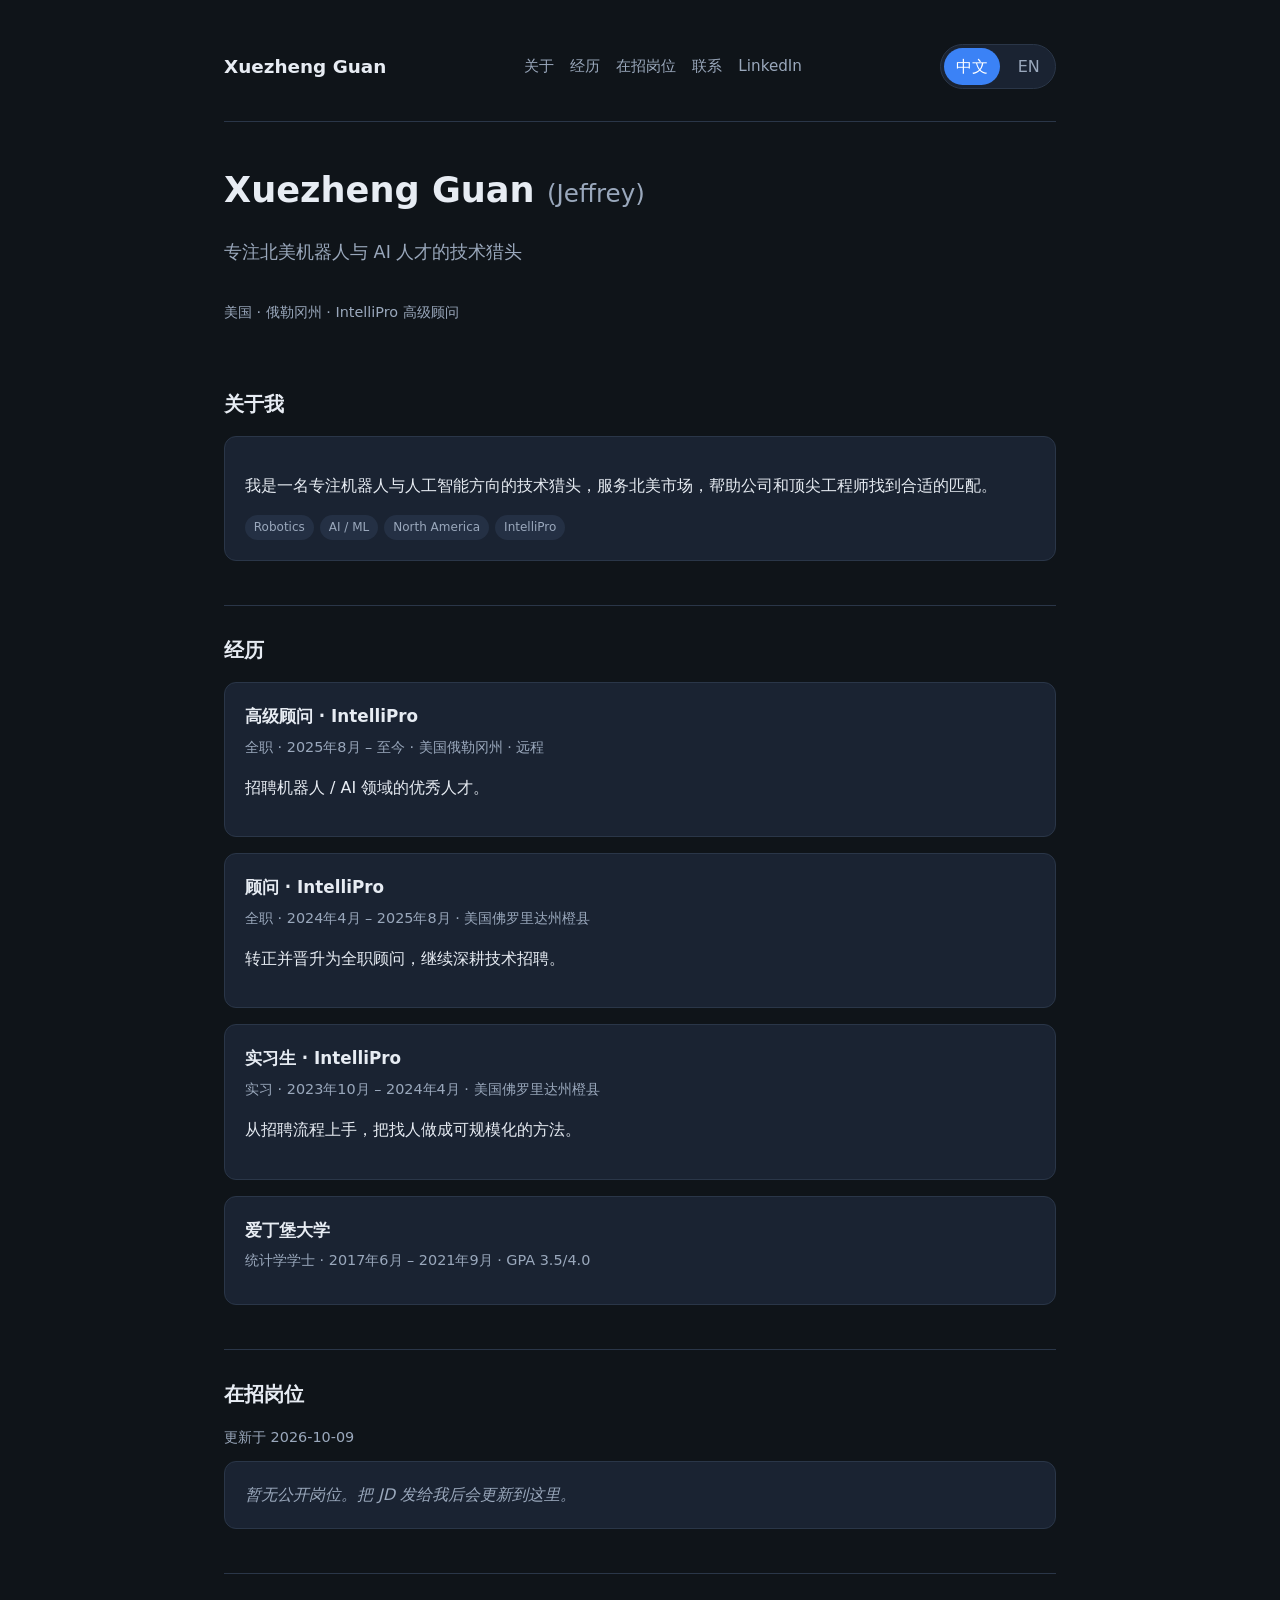
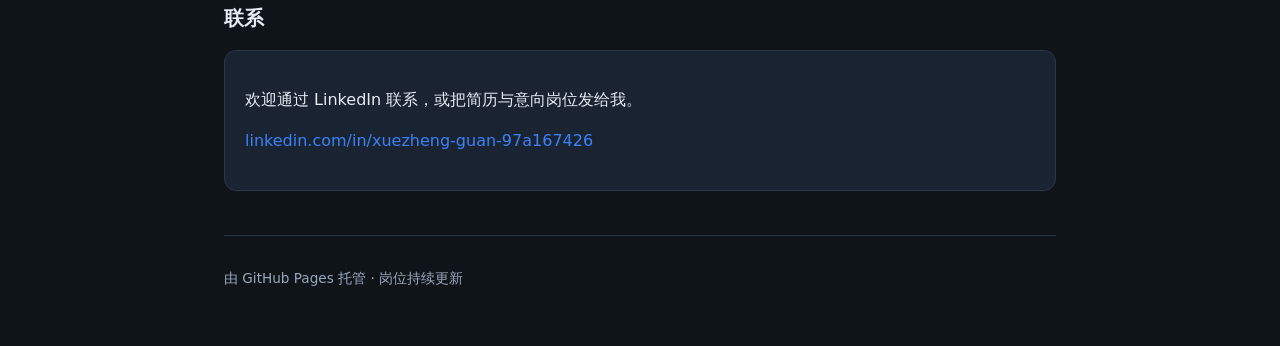
==== index.html @ 6c024e05 "Initial bilingual personal site for Robotics & AI recruiting. About and experience from LinkedIn; op" ====
<!DOCTYPE html>
<html lang="zh-CN">
<head>
  <meta charset="UTF-8" />
  <meta name="viewport" content="width=device-width, initial-scale=1" />
  <title>Xuezheng Guan · Robotics & AI Recruiter</title>
  <meta name="description" content="Xuezheng Guan (Jeffrey) — specialized technical recruiter for Robotics and AI talent across North America." />
  <link rel="stylesheet" href="css/style.css" />
</head>
<body>
  <div class="wrap">
    <header>
      <a class="brand" href="./">Xuezheng Guan</a>
      <nav>
        <a href="#about" data-i18n="nav_about">关于</a>
        <a href="#experience" data-i18n="nav_exp">经历</a>
        <a href="#jobs" data-i18n="nav_jobs">在招岗位</a>
        <a href="#contact" data-i18n="nav_contact">联系</a>
        <a href="https://www.linkedin.com/in/xuezheng-guan-97a167426/" target="_blank" rel="noopener">LinkedIn</a>
      </nav>
      <div class="lang-toggle" role="group" aria-label="Language">
        <button type="button" id="lang-zh" class="active">中文</button>
        <button type="button" id="lang-en">EN</button>
      </div>
    </header>

    <div class="hero">
      <h1>Xuezheng Guan <span style="color:var(--muted);font-weight:500;font-size:0.7em">(Jeffrey)</span></h1>
      <p class="headline" data-i18n="headline">专注北美机器人与 AI 人才的技术猎头</p>
      <p class="meta" data-i18n="location">美国 · 俄勒冈州 · IntelliPro 高级顾问</p>
    </div>

    <section id="about">
      <h2 data-i18n="about_title">关于我</h2>
      <div class="card">
        <p class="lang-zh">我是一名专注机器人与人工智能方向的技术猎头，服务北美市场，帮助公司和顶尖工程师找到合适的匹配。</p>
        <p class="lang-en hidden">I’m a specialized technical recruiter focused on Robotics and AI talent across North America.</p>
        <div class="tags">
          <span class="tag">Robotics</span>
          <span class="tag">AI / ML</span>
          <span class="tag">North America</span>
          <span class="tag">IntelliPro</span>
        </div>
      </div>
    </section>

    <section id="experience">
      <h2 data-i18n="exp_title">经历</h2>

      <article class="card">
        <h3 data-i18n="exp1_title">高级顾问 · IntelliPro</h3>
        <div class="meta" data-i18n="exp1_meta">全职 · 2025年8月 – 至今 · 美国俄勒冈州 · 远程</div>
        <p class="lang-zh">招聘机器人 / AI 领域的优秀人才。</p>
        <p class="lang-en hidden">Recruiting Robotics/AI talent across North America.</p>
      </article>

      <article class="card">
        <h3 data-i18n="exp2_title">顾问 · IntelliPro</h3>
        <div class="meta" data-i18n="exp2_meta">全职 · 2024年4月 – 2025年8月 · 美国佛罗里达州橙县</div>
        <p class="lang-zh">转正并晋升为全职顾问，继续深耕技术招聘。</p>
        <p class="lang-en hidden">Converted to full-time and promoted; continued technical recruiting.</p>
      </article>

      <article class="card">
        <h3 data-i18n="exp3_title">实习生 · IntelliPro</h3>
        <div class="meta" data-i18n="exp3_meta">实习 · 2023年10月 – 2024年4月 · 美国佛罗里达州橙县</div>
        <p class="lang-zh">从招聘流程上手，把找人做成可规模化的方法。</p>
        <p class="lang-en hidden">Built recruiting workflows and scaled the craft of finding people.</p>
      </article>

      <article class="card">
        <h3 data-i18n="edu_title">爱丁堡大学</h3>
        <div class="meta" data-i18n="edu_meta">统计学学士 · 2017年6月 – 2021年9月 · GPA 3.5/4.0</div>
      </article>
    </section>

    <section id="jobs">
      <h2 data-i18n="jobs_title">在招岗位</h2>
      <p class="meta" id="jobs-updated"></p>
      <div id="jobs-list"></div>
    </section>

    <section id="contact">
      <h2 data-i18n="contact_title">联系</h2>
      <div class="card">
        <p data-i18n="contact_body">欢迎通过 LinkedIn 联系，或把简历与意向岗位发给我。</p>
        <p><a href="https://www.linkedin.com/in/xuezheng-guan-97a167426/" target="_blank" rel="noopener">linkedin.com/in/xuezheng-guan-97a167426</a></p>
      </div>
    </section>

    <footer>
      <span data-i18n="footer">由 GitHub Pages 托管 · 岗位持续更新</span>
    </footer>
  </div>

  <script>
    const i18n = {
      zh: {
        nav_about: "关于",
        nav_exp: "经历",
        nav_jobs: "在招岗位",
        nav_contact: "联系",
        headline: "专注北美机器人与 AI 人才的技术猎头",
        location: "美国 · 俄勒冈州 · IntelliPro 高级顾问",
        about_title: "关于我",
        exp_title: "经历",
        exp1_title: "高级顾问 · IntelliPro",
        exp1_meta: "全职 · 2025年8月 – 至今 · 美国俄勒冈州 · 远程",
        exp2_title: "顾问 · IntelliPro",
        exp2_meta: "全职 · 2024年4月 – 2025年8月 · 美国佛罗里达州橙县",
        exp3_title: "实习生 · IntelliPro",
        exp3_meta: "实习 · 2023年10月 – 2024年4月 · 美国佛罗里达州橙县",
        edu_title: "爱丁堡大学",
        edu_meta: "统计学学士 · 2017年6月 – 2021年9月 · GPA 3.5/4.0",
        jobs_title: "在招岗位",
        jobs_empty: "暂无公开岗位。把 JD 发给我后会更新到这里。",
        jobs_updated_prefix: "更新于 ",
        contact_title: "联系",
        contact_body: "欢迎通过 LinkedIn 联系，或把简历与意向岗位发给我。",
        footer: "由 GitHub Pages 托管 · 岗位持续更新",
        details: "详情"
      },
      en: {
        nav_about: "About",
        nav_exp: "Experience",
        nav_jobs: "Open Roles",
        nav_contact: "Contact",
        headline: "Specialized technical recruiter for Robotics & AI talent across North America",
        location: "Oregon, United States · Senior Consultant, IntelliPro",
        about_title: "About",
        exp_title: "Experience",
        exp1_title: "Senior Consultant · IntelliPro",
        exp1_meta: "Full-time · Aug 2025 – Present · Oregon, United States · Remote",
        exp2_title: "Consultant · IntelliPro",
        exp2_meta: "Full-time · Apr 2024 – Aug 2025 · Orange County, Florida, United States",
        exp3_title: "Intern · IntelliPro",
        exp3_meta: "Internship · Oct 2023 – Apr 2024 · Orange County, Florida, United States",
        edu_title: "The University of Edinburgh",
        edu_meta: "Bachelor’s degree, Statistics · Jun 2017 – Sep 2021 · Grade 3.5/4.0",
        jobs_title: "Open Roles",
        jobs_empty: "No open roles listed yet. Send me a JD and I’ll post it here.",
        jobs_updated_prefix: "Updated ",
        contact_title: "Contact",
        contact_body: "Reach out on LinkedIn, or share your resume and target roles.",
        footer: "Hosted on GitHub Pages · Roles updated regularly",
        details: "Details"
      }
    };

    let lang = "zh";
    function applyLang(next) {
      lang = next;
      document.documentElement.lang = next === "zh" ? "zh-CN" : "en";
      document.getElementById("lang-zh").classList.toggle("active", next === "zh");
      document.getElementById("lang-en").classList.toggle("active", next === "en");
      document.querySelectorAll(".lang-zh").forEach(el => el.classList.toggle("hidden", next !== "zh"));
      document.querySelectorAll(".lang-en").forEach(el => el.classList.toggle("hidden", next !== "en"));
      document.querySelectorAll("[data-i18n]").forEach(el => {
        const key = el.getAttribute("data-i18n");
        if (i18n[next][key]) el.textContent = i18n[next][key];
      });
      renderJobs();
    }
    document.getElementById("lang-zh").onclick = () => applyLang("zh");
    document.getElementById("lang-en").onclick = () => applyLang("en");

    async function renderJobs() {
      const list = document.getElementById("jobs-list");
      const updated = document.getElementById("jobs-updated");
      try {
        const res = await fetch("jobs/index.json?ts=" + Date.now());
        const data = await res.json();
        const jobs = data.jobs || [];
        updated.textContent = data.updatedAt
          ? i18n[lang].jobs_updated_prefix + data.updatedAt
          : "";
        if (!jobs.length) {
          list.innerHTML = `<div class="card placeholder">${i18n[lang].jobs_empty}</div>`;
          return;
        }
        list.innerHTML = jobs.map(j => {
          const title = lang === "zh" ? (j.titleZh || j.titleEn || j.title || "") : (j.titleEn || j.titleZh || j.title || "");
          const company = j.company || "";
          const loc = j.location || "";
          const desc = lang === "zh" ? (j.descZh || j.descEn || "") : (j.descEn || j.descZh || "");
          const tags = (j.tags || []).map(t => `<span class="tag">${t}</span>`).join("");
          const link = j.url
            ? `<p><a href="${j.url}" target="_blank" rel="noopener">${i18n[lang].details}</a></p>`
            : "";
          return `<article class="card"><h3>${title}</h3><div class="meta">${[company, loc].filter(Boolean).join(" · ")}</div><p>${desc}</p>${link}<div class="tags">${tags}</div></article>`;
        }).join("");
      } catch (e) {
        list.innerHTML = `<div class="card placeholder">${i18n[lang].jobs_empty}</div>`;
      }
    }
    renderJobs();
  </script>
</body>
</html>
---- css/style.css ----
:root {
  --bg: #0f1419;
  --surface: #1a2332;
  --text: #e7ecf3;
  --muted: #9aa8bc;
  --accent: #3b82f6;
  --border: #2a3648;
  --radius: 12px;
  --font: "Segoe UI", system-ui, -apple-system, sans-serif;
}
* { box-sizing: border-box; }
html { scroll-behavior: smooth; }
body {
  margin: 0;
  font-family: var(--font);
  background: var(--bg);
  color: var(--text);
  line-height: 1.6;
}
a { color: var(--accent); text-decoration: none; }
a:hover { text-decoration: underline; }
.wrap { max-width: 880px; margin: 0 auto; padding: 1.5rem; }
header {
  display: flex;
  flex-wrap: wrap;
  align-items: center;
  justify-content: space-between;
  gap: 1rem;
  padding: 1.25rem 0 2rem;
  border-bottom: 1px solid var(--border);
}
.brand { font-weight: 700; font-size: 1.15rem; color: var(--text); }
nav { display: flex; gap: 1rem; flex-wrap: wrap; }
nav a { color: var(--muted); font-size: 0.95rem; }
nav a:hover, nav a.active { color: var(--text); }
.hero {
  padding: 2.5rem 0 1.5rem;
  display: grid;
  gap: 1.25rem;
}
.hero h1 { margin: 0; font-size: clamp(1.6rem, 4vw, 2.2rem); }
.headline { color: var(--muted); font-size: 1.1rem; margin: 0; }
.lang-toggle {
  display: inline-flex;
  gap: 0.35rem;
  background: var(--surface);
  border: 1px solid var(--border);
  border-radius: 999px;
  padding: 0.2rem;
}
.lang-toggle button {
  border: 0;
  background: transparent;
  color: var(--muted);
  padding: 0.35rem 0.75rem;
  border-radius: 999px;
  cursor: pointer;
  font: inherit;
}
.lang-toggle button.active {
  background: var(--accent);
  color: white;
}
section { padding: 1.75rem 0; border-bottom: 1px solid var(--border); }
section h2 { margin: 0 0 1rem; font-size: 1.25rem; }
.card {
  background: var(--surface);
  border: 1px solid var(--border);
  border-radius: var(--radius);
  padding: 1.25rem;
  margin-bottom: 1rem;
}
.card h3 { margin: 0 0 0.35rem; font-size: 1.05rem; }
.meta { color: var(--muted); font-size: 0.9rem; margin-bottom: 0.75rem; }
.tags { display: flex; flex-wrap: wrap; gap: 0.4rem; margin-top: 0.75rem; }
.tag {
  font-size: 0.75rem;
  padding: 0.2rem 0.55rem;
  border-radius: 999px;
  background: #243044;
  color: var(--muted);
}
footer {
  padding: 2rem 0;
  color: var(--muted);
  font-size: 0.85rem;
}
.hidden { display: none !important; }
.placeholder {
  color: var(--muted);
  font-style: italic;
}
@media (max-width: 560px) {
  header { align-items: flex-start; }
}
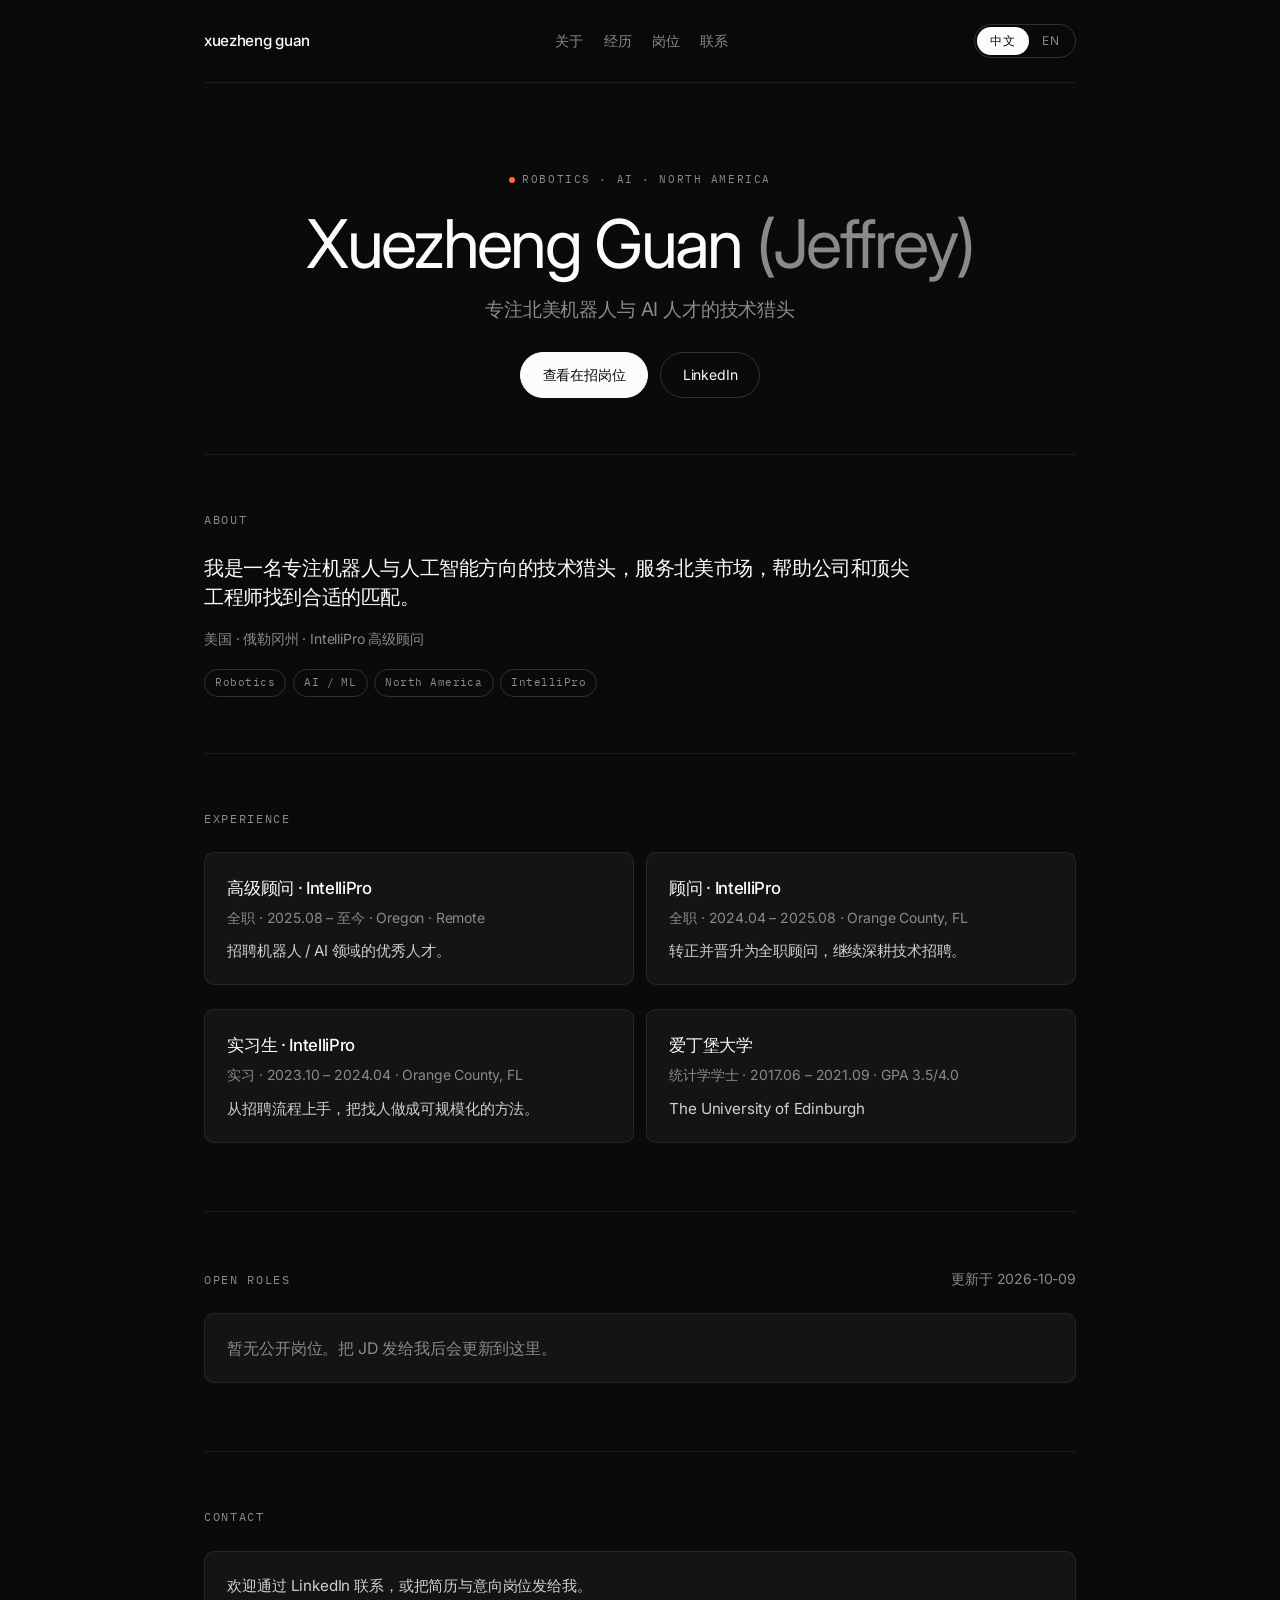
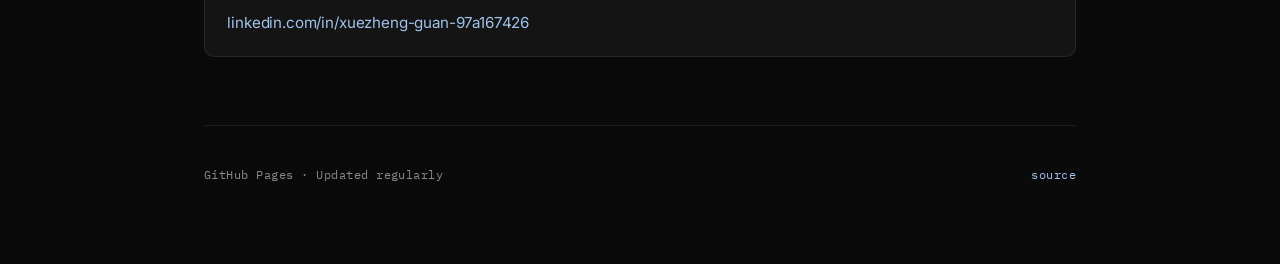
==== commit e823c123: "Restyle site in xAI-inspired dark minimal aesthetic. Near-black canvas, monochrome type, pill contro" ====
--- a/index.html
+++ b/index.html
@@ -5,18 +5,20 @@
   <meta name="viewport" content="width=device-width, initial-scale=1" />
   <title>Xuezheng Guan · Robotics & AI Recruiter</title>
   <meta name="description" content="Xuezheng Guan (Jeffrey) — specialized technical recruiter for Robotics and AI talent across North America." />
+  <link rel="preconnect" href="https://fonts.googleapis.com" />
+  <link rel="preconnect" href="https://fonts.gstatic.com" crossorigin />
+  <link href="https://fonts.googleapis.com/css2?family=IBM+Plex+Mono:wght@400;500&family=Inter:wght@400;500;600&display=swap" rel="stylesheet" />
   <link rel="stylesheet" href="css/style.css" />
 </head>
 <body>
   <div class="wrap">
     <header>
-      <a class="brand" href="./">Xuezheng Guan</a>
+      <a class="brand" href="./">xuezheng guan</a>
       <nav>
         <a href="#about" data-i18n="nav_about">关于</a>
         <a href="#experience" data-i18n="nav_exp">经历</a>
-        <a href="#jobs" data-i18n="nav_jobs">在招岗位</a>
+        <a href="#jobs" data-i18n="nav_jobs">岗位</a>
         <a href="#contact" data-i18n="nav_contact">联系</a>
-        <a href="https://www.linkedin.com/in/xuezheng-guan-97a167426/" target="_blank" rel="noopener">LinkedIn</a>
       </nav>
       <div class="lang-toggle" role="group" aria-label="Language">
         <button type="button" id="lang-zh" class="active">中文</button>
@@ -25,71 +27,79 @@
     </header>
 
     <div class="hero">
-      <h1>Xuezheng Guan <span style="color:var(--muted);font-weight:500;font-size:0.7em">(Jeffrey)</span></h1>
+      <p class="eyebrow"><span class="accent-dot"></span><span data-i18n="eyebrow">Robotics · AI · North America</span></p>
+      <h1>Xuezheng Guan <span class="nick">(Jeffrey)</span></h1>
       <p class="headline" data-i18n="headline">专注北美机器人与 AI 人才的技术猎头</p>
+      <div class="hero-actions">
+        <a class="btn btn-solid" href="#jobs" data-i18n="cta_jobs">查看在招岗位</a>
+        <a class="btn" href="https://www.linkedin.com/in/xuezheng-guan-97a167426/" target="_blank" rel="noopener">LinkedIn</a>
+      </div>
+    </div>
+
+    <section id="about">
+      <div class="section-head"><h2 data-i18n="about_title">About</h2></div>
+      <p class="about-lead lang-zh">我是一名专注机器人与人工智能方向的技术猎头，服务北美市场，帮助公司和顶尖工程师找到合适的匹配。</p>
+      <p class="about-lead lang-en hidden">I’m a specialized technical recruiter focused on Robotics and AI talent across North America.</p>
       <p class="meta" data-i18n="location">美国 · 俄勒冈州 · IntelliPro 高级顾问</p>
-    </div>
-
-    <section id="about">
-      <h2 data-i18n="about_title">关于我</h2>
-      <div class="card">
-        <p class="lang-zh">我是一名专注机器人与人工智能方向的技术猎头，服务北美市场，帮助公司和顶尖工程师找到合适的匹配。</p>
-        <p class="lang-en hidden">I’m a specialized technical recruiter focused on Robotics and AI talent across North America.</p>
-        <div class="tags">
-          <span class="tag">Robotics</span>
-          <span class="tag">AI / ML</span>
-          <span class="tag">North America</span>
-          <span class="tag">IntelliPro</span>
-        </div>
+      <div class="tags" style="margin-top:1.25rem">
+        <span class="tag">Robotics</span>
+        <span class="tag">AI / ML</span>
+        <span class="tag">North America</span>
+        <span class="tag">IntelliPro</span>
       </div>
     </section>
 
     <section id="experience">
-      <h2 data-i18n="exp_title">经历</h2>
-
-      <article class="card">
-        <h3 data-i18n="exp1_title">高级顾问 · IntelliPro</h3>
-        <div class="meta" data-i18n="exp1_meta">全职 · 2025年8月 – 至今 · 美国俄勒冈州 · 远程</div>
-        <p class="lang-zh">招聘机器人 / AI 领域的优秀人才。</p>
-        <p class="lang-en hidden">Recruiting Robotics/AI talent across North America.</p>
-      </article>
-
-      <article class="card">
-        <h3 data-i18n="exp2_title">顾问 · IntelliPro</h3>
-        <div class="meta" data-i18n="exp2_meta">全职 · 2024年4月 – 2025年8月 · 美国佛罗里达州橙县</div>
-        <p class="lang-zh">转正并晋升为全职顾问，继续深耕技术招聘。</p>
-        <p class="lang-en hidden">Converted to full-time and promoted; continued technical recruiting.</p>
-      </article>
-
-      <article class="card">
-        <h3 data-i18n="exp3_title">实习生 · IntelliPro</h3>
-        <div class="meta" data-i18n="exp3_meta">实习 · 2023年10月 – 2024年4月 · 美国佛罗里达州橙县</div>
-        <p class="lang-zh">从招聘流程上手，把找人做成可规模化的方法。</p>
-        <p class="lang-en hidden">Built recruiting workflows and scaled the craft of finding people.</p>
-      </article>
-
-      <article class="card">
-        <h3 data-i18n="edu_title">爱丁堡大学</h3>
-        <div class="meta" data-i18n="edu_meta">统计学学士 · 2017年6月 – 2021年9月 · GPA 3.5/4.0</div>
-      </article>
+      <div class="section-head"><h2 data-i18n="exp_title">Experience</h2></div>
+      <div class="grid-2">
+        <article class="card">
+          <h3 data-i18n="exp1_title">高级顾问 · IntelliPro</h3>
+          <div class="meta" data-i18n="exp1_meta">全职 · 2025.08 – 至今 · Oregon · Remote</div>
+          <p class="lang-zh">招聘机器人 / AI 领域的优秀人才。</p>
+          <p class="lang-en hidden">Recruiting Robotics/AI talent across North America.</p>
+        </article>
+        <article class="card">
+          <h3 data-i18n="exp2_title">顾问 · IntelliPro</h3>
+          <div class="meta" data-i18n="exp2_meta">全职 · 2024.04 – 2025.08 · Orange County, FL</div>
+          <p class="lang-zh">转正并晋升为全职顾问，继续深耕技术招聘。</p>
+          <p class="lang-en hidden">Converted to full-time and promoted; continued technical recruiting.</p>
+        </article>
+        <article class="card">
+          <h3 data-i18n="exp3_title">实习生 · IntelliPro</h3>
+          <div class="meta" data-i18n="exp3_meta">实习 · 2023.10 – 2024.04 · Orange County, FL</div>
+          <p class="lang-zh">从招聘流程上手，把找人做成可规模化的方法。</p>
+          <p class="lang-en hidden">Built recruiting workflows and scaled the craft of finding people.</p>
+        </article>
+        <article class="card">
+          <h3 data-i18n="edu_title">爱丁堡大学</h3>
+          <div class="meta" data-i18n="edu_meta">统计学学士 · 2017.06 – 2021.09 · GPA 3.5/4.0</div>
+          <p class="lang-zh">The University of Edinburgh</p>
+          <p class="lang-en hidden">Bachelor’s degree in Statistics</p>
+        </article>
+      </div>
     </section>
 
     <section id="jobs">
-      <h2 data-i18n="jobs_title">在招岗位</h2>
-      <p class="meta" id="jobs-updated"></p>
+      <div class="section-head">
+        <h2 data-i18n="jobs_title">Open Roles</h2>
+        <span class="meta" id="jobs-updated"></span>
+      </div>
       <div id="jobs-list"></div>
     </section>
 
     <section id="contact">
-      <h2 data-i18n="contact_title">联系</h2>
+      <div class="section-head"><h2 data-i18n="contact_title">Contact</h2></div>
       <div class="card">
         <p data-i18n="contact_body">欢迎通过 LinkedIn 联系，或把简历与意向岗位发给我。</p>
-        <p><a href="https://www.linkedin.com/in/xuezheng-guan-97a167426/" target="_blank" rel="noopener">linkedin.com/in/xuezheng-guan-97a167426</a></p>
+        <p style="margin-top:0.85rem">
+          <a href="https://www.linkedin.com/in/xuezheng-guan-97a167426/" target="_blank" rel="noopener">linkedin.com/in/xuezheng-guan-97a167426</a>
+        </p>
       </div>
     </section>
 
     <footer>
-      <span data-i18n="footer">由 GitHub Pages 托管 · 岗位持续更新</span>
+      <span data-i18n="footer">GitHub Pages · Updated regularly</span>
+      <a href="https://github.com/Laazyguan/Laazyguan.github.io" target="_blank" rel="noopener">source</a>
     </footer>
   </div>
 
@@ -98,52 +108,56 @@
       zh: {
         nav_about: "关于",
         nav_exp: "经历",
-        nav_jobs: "在招岗位",
+        nav_jobs: "岗位",
         nav_contact: "联系",
+        eyebrow: "Robotics · AI · North America",
         headline: "专注北美机器人与 AI 人才的技术猎头",
+        cta_jobs: "查看在招岗位",
         location: "美国 · 俄勒冈州 · IntelliPro 高级顾问",
-        about_title: "关于我",
+        about_title: "关于",
         exp_title: "经历",
         exp1_title: "高级顾问 · IntelliPro",
-        exp1_meta: "全职 · 2025年8月 – 至今 · 美国俄勒冈州 · 远程",
+        exp1_meta: "全职 · 2025.08 – 至今 · Oregon · Remote",
         exp2_title: "顾问 · IntelliPro",
-        exp2_meta: "全职 · 2024年4月 – 2025年8月 · 美国佛罗里达州橙县",
+        exp2_meta: "全职 · 2024.04 – 2025.08 · Orange County, FL",
         exp3_title: "实习生 · IntelliPro",
-        exp3_meta: "实习 · 2023年10月 – 2024年4月 · 美国佛罗里达州橙县",
+        exp3_meta: "实习 · 2023.10 – 2024.04 · Orange County, FL",
         edu_title: "爱丁堡大学",
-        edu_meta: "统计学学士 · 2017年6月 – 2021年9月 · GPA 3.5/4.0",
+        edu_meta: "统计学学士 · 2017.06 – 2021.09 · GPA 3.5/4.0",
         jobs_title: "在招岗位",
         jobs_empty: "暂无公开岗位。把 JD 发给我后会更新到这里。",
         jobs_updated_prefix: "更新于 ",
         contact_title: "联系",
         contact_body: "欢迎通过 LinkedIn 联系，或把简历与意向岗位发给我。",
-        footer: "由 GitHub Pages 托管 · 岗位持续更新",
-        details: "详情"
+        footer: "GitHub Pages · 持续更新",
+        details: "详情 →"
       },
       en: {
         nav_about: "About",
         nav_exp: "Experience",
-        nav_jobs: "Open Roles",
+        nav_jobs: "Roles",
         nav_contact: "Contact",
+        eyebrow: "Robotics · AI · North America",
         headline: "Specialized technical recruiter for Robotics & AI talent across North America",
+        cta_jobs: "View open roles",
         location: "Oregon, United States · Senior Consultant, IntelliPro",
         about_title: "About",
         exp_title: "Experience",
         exp1_title: "Senior Consultant · IntelliPro",
-        exp1_meta: "Full-time · Aug 2025 – Present · Oregon, United States · Remote",
+        exp1_meta: "Full-time · Aug 2025 – Present · Oregon · Remote",
         exp2_title: "Consultant · IntelliPro",
-        exp2_meta: "Full-time · Apr 2024 – Aug 2025 · Orange County, Florida, United States",
+        exp2_meta: "Full-time · Apr 2024 – Aug 2025 · Orange County, FL",
         exp3_title: "Intern · IntelliPro",
-        exp3_meta: "Internship · Oct 2023 – Apr 2024 · Orange County, Florida, United States",
-        edu_title: "The University of Edinburgh",
-        edu_meta: "Bachelor’s degree, Statistics · Jun 2017 – Sep 2021 · Grade 3.5/4.0",
+        exp3_meta: "Internship · Oct 2023 – Apr 2024 · Orange County, FL",
+        edu_title: "University of Edinburgh",
+        edu_meta: "BSc Statistics · Jun 2017 – Sep 2021 · GPA 3.5/4.0",
         jobs_title: "Open Roles",
-        jobs_empty: "No open roles listed yet. Send me a JD and I’ll post it here.",
+        jobs_empty: "No open roles listed yet. Send a JD and I’ll post it here.",
         jobs_updated_prefix: "Updated ",
         contact_title: "Contact",
         contact_body: "Reach out on LinkedIn, or share your resume and target roles.",
-        footer: "Hosted on GitHub Pages · Roles updated regularly",
-        details: "Details"
+        footer: "GitHub Pages · Updated regularly",
+        details: "Details →"
       }
     };
 
@@ -185,7 +199,7 @@
           const desc = lang === "zh" ? (j.descZh || j.descEn || "") : (j.descEn || j.descZh || "");
           const tags = (j.tags || []).map(t => `<span class="tag">${t}</span>`).join("");
           const link = j.url
-            ? `<p><a href="${j.url}" target="_blank" rel="noopener">${i18n[lang].details}</a></p>`
+            ? `<p style="margin-top:0.75rem"><a href="${j.url}" target="_blank" rel="noopener">${i18n[lang].details}</a></p>`
             : "";
           return `<article class="card"><h3>${title}</h3><div class="meta">${[company, loc].filter(Boolean).join(" · ")}</div><p>${desc}</p>${link}<div class="tags">${tags}</div></article>`;
         }).join("");
--- a/css/style.css
+++ b/css/style.css
@@ -1,95 +1,233 @@
 :root {
-  --bg: #0f1419;
-  --surface: #1a2332;
-  --text: #e7ecf3;
-  --muted: #9aa8bc;
-  --accent: #3b82f6;
-  --border: #2a3648;
-  --radius: 12px;
-  --font: "Segoe UI", system-ui, -apple-system, sans-serif;
+  --bg: #0a0a0a;
+  --surface: #141414;
+  --surface-2: #1a1a1a;
+  --text: #fcfcfc;
+  --muted: #8a8a8a;
+  --faint: #3a3a3a;
+  --border: rgba(255, 255, 255, 0.08);
+  --border-strong: rgba(255, 255, 255, 0.16);
+  --accent: #ff6b35;
+  --link: #a0c3ec;
+  --radius: 10px;
+  --pill: 9999px;
+  --font: "Inter", "Segoe UI", system-ui, -apple-system, BlinkMacSystemFont, sans-serif;
+  --mono: "IBM Plex Mono", "SF Mono", ui-monospace, Menlo, monospace;
 }
 * { box-sizing: border-box; }
 html { scroll-behavior: smooth; }
 body {
   margin: 0;
+  min-height: 100vh;
   font-family: var(--font);
   background: var(--bg);
   color: var(--text);
-  line-height: 1.6;
-}
-a { color: var(--accent); text-decoration: none; }
-a:hover { text-decoration: underline; }
-.wrap { max-width: 880px; margin: 0 auto; padding: 1.5rem; }
+  line-height: 1.55;
+  -webkit-font-smoothing: antialiased;
+  letter-spacing: -0.01em;
+}
+a { color: var(--link); text-decoration: none; }
+a:hover { text-decoration: underline; text-underline-offset: 3px; }
+.wrap { max-width: 920px; margin: 0 auto; padding: 0 1.5rem 4rem; }
 header {
   display: flex;
   flex-wrap: wrap;
   align-items: center;
   justify-content: space-between;
   gap: 1rem;
-  padding: 1.25rem 0 2rem;
+  padding: 1.5rem 0;
   border-bottom: 1px solid var(--border);
-}
-.brand { font-weight: 700; font-size: 1.15rem; color: var(--text); }
-nav { display: flex; gap: 1rem; flex-wrap: wrap; }
-nav a { color: var(--muted); font-size: 0.95rem; }
-nav a:hover, nav a.active { color: var(--text); }
-.hero {
-  padding: 2.5rem 0 1.5rem;
-  display: grid;
-  gap: 1.25rem;
-}
-.hero h1 { margin: 0; font-size: clamp(1.6rem, 4vw, 2.2rem); }
-.headline { color: var(--muted); font-size: 1.1rem; margin: 0; }
+  position: sticky;
+  top: 0;
+  background: rgba(10, 10, 10, 0.85);
+  backdrop-filter: blur(12px);
+  z-index: 20;
+}
+.brand {
+  font-weight: 500;
+  font-size: 0.95rem;
+  color: var(--text);
+  letter-spacing: -0.02em;
+}
+.brand:hover { text-decoration: none; opacity: 0.8; }
+nav { display: flex; gap: 1.25rem; flex-wrap: wrap; align-items: center; }
+nav a {
+  color: var(--muted);
+  font-size: 0.875rem;
+  letter-spacing: 0.01em;
+}
+nav a:hover { color: var(--text); text-decoration: none; }
 .lang-toggle {
   display: inline-flex;
-  gap: 0.35rem;
-  background: var(--surface);
-  border: 1px solid var(--border);
-  border-radius: 999px;
-  padding: 0.2rem;
+  gap: 0;
+  border: 1px solid var(--border-strong);
+  border-radius: var(--pill);
+  padding: 2px;
+  background: transparent;
 }
 .lang-toggle button {
   border: 0;
   background: transparent;
   color: var(--muted);
-  padding: 0.35rem 0.75rem;
-  border-radius: 999px;
+  padding: 0.3rem 0.85rem;
+  border-radius: var(--pill);
   cursor: pointer;
   font: inherit;
+  font-size: 0.75rem;
+  letter-spacing: 0.04em;
+  text-transform: uppercase;
 }
 .lang-toggle button.active {
-  background: var(--accent);
-  color: white;
-}
-section { padding: 1.75rem 0; border-bottom: 1px solid var(--border); }
-section h2 { margin: 0 0 1rem; font-size: 1.25rem; }
+  background: var(--text);
+  color: var(--bg);
+}
+.hero {
+  padding: 5.5rem 0 3.5rem;
+  text-align: center;
+  max-width: 720px;
+  margin: 0 auto;
+}
+.eyebrow {
+  font-family: var(--mono);
+  font-size: 0.7rem;
+  letter-spacing: 0.14em;
+  text-transform: uppercase;
+  color: var(--muted);
+  margin: 0 0 1.25rem;
+}
+.hero h1 {
+  margin: 0 0 1rem;
+  font-size: clamp(2.4rem, 7vw, 4.2rem);
+  font-weight: 400;
+  letter-spacing: -0.04em;
+  line-height: 1.05;
+}
+.hero h1 .nick {
+  color: var(--muted);
+  font-weight: 400;
+}
+.headline {
+  color: var(--muted);
+  font-size: clamp(1rem, 2.2vw, 1.2rem);
+  margin: 0 auto 1.75rem;
+  max-width: 34em;
+  font-weight: 400;
+  line-height: 1.5;
+}
+.hero-actions {
+  display: flex;
+  flex-wrap: wrap;
+  gap: 0.75rem;
+  justify-content: center;
+}
+.btn {
+  display: inline-flex;
+  align-items: center;
+  justify-content: center;
+  padding: 0.7rem 1.35rem;
+  border-radius: var(--pill);
+  font-size: 0.875rem;
+  border: 1px solid var(--border-strong);
+  color: var(--text);
+  background: transparent;
+  transition: background 0.15s, border-color 0.15s;
+}
+.btn:hover { background: var(--surface-2); text-decoration: none; border-color: rgba(255,255,255,0.28); }
+.btn-solid {
+  background: var(--text);
+  color: var(--bg);
+  border-color: var(--text);
+}
+.btn-solid:hover { background: #e8e8e8; color: var(--bg); }
+.meta { color: var(--muted); font-size: 0.875rem; }
+section {
+  padding: 3.5rem 0;
+  border-top: 1px solid var(--border);
+}
+.section-head {
+  display: flex;
+  align-items: baseline;
+  justify-content: space-between;
+  gap: 1rem;
+  margin-bottom: 1.5rem;
+}
+section h2 {
+  margin: 0;
+  font-size: 0.75rem;
+  font-family: var(--mono);
+  letter-spacing: 0.14em;
+  text-transform: uppercase;
+  font-weight: 400;
+  color: var(--muted);
+}
 .card {
   background: var(--surface);
   border: 1px solid var(--border);
   border-radius: var(--radius);
-  padding: 1.25rem;
-  margin-bottom: 1rem;
-}
-.card h3 { margin: 0 0 0.35rem; font-size: 1.05rem; }
-.meta { color: var(--muted); font-size: 0.9rem; margin-bottom: 0.75rem; }
-.tags { display: flex; flex-wrap: wrap; gap: 0.4rem; margin-top: 0.75rem; }
+  padding: 1.35rem 1.4rem;
+  margin-bottom: 0.75rem;
+  transition: border-color 0.15s;
+}
+.card:hover { border-color: var(--border-strong); }
+.card h3 {
+  margin: 0 0 0.4rem;
+  font-size: 1.05rem;
+  font-weight: 500;
+  letter-spacing: -0.02em;
+}
+.card .meta { margin-bottom: 0.65rem; }
+.card p { margin: 0; color: #cfcfcf; font-size: 0.95rem; }
+.tags { display: flex; flex-wrap: wrap; gap: 0.4rem; margin-top: 0.9rem; }
 .tag {
+  font-size: 0.7rem;
+  font-family: var(--mono);
+  letter-spacing: 0.04em;
+  padding: 0.25rem 0.65rem;
+  border-radius: var(--pill);
+  border: 1px solid var(--border-strong);
+  color: var(--muted);
+  background: transparent;
+}
+.grid-2 {
+  display: grid;
+  grid-template-columns: 1fr;
+  gap: 0.75rem;
+}
+@media (min-width: 720px) {
+  .grid-2 { grid-template-columns: 1fr 1fr; }
+}
+.about-lead {
+  font-size: 1.25rem;
+  letter-spacing: -0.02em;
+  line-height: 1.45;
+  color: var(--text);
+  margin: 0 0 1rem;
+  max-width: 36em;
+}
+footer {
+  padding: 2.5rem 0 1rem;
+  border-top: 1px solid var(--border);
+  color: var(--muted);
   font-size: 0.75rem;
-  padding: 0.2rem 0.55rem;
-  border-radius: 999px;
-  background: #243044;
-  color: var(--muted);
-}
-footer {
-  padding: 2rem 0;
-  color: var(--muted);
-  font-size: 0.85rem;
+  font-family: var(--mono);
+  letter-spacing: 0.04em;
+  display: flex;
+  flex-wrap: wrap;
+  justify-content: space-between;
+  gap: 0.75rem;
 }
 .hidden { display: none !important; }
-.placeholder {
-  color: var(--muted);
-  font-style: italic;
+.placeholder { color: var(--muted); font-style: normal; }
+.accent-dot {
+  display: inline-block;
+  width: 6px;
+  height: 6px;
+  border-radius: 50%;
+  background: var(--accent);
+  margin-right: 0.45rem;
+  vertical-align: middle;
 }
 @media (max-width: 560px) {
-  header { align-items: flex-start; }
-}
+  .hero { padding: 3.5rem 0 2.5rem; text-align: left; }
+  .hero-actions { justify-content: flex-start; }
+}
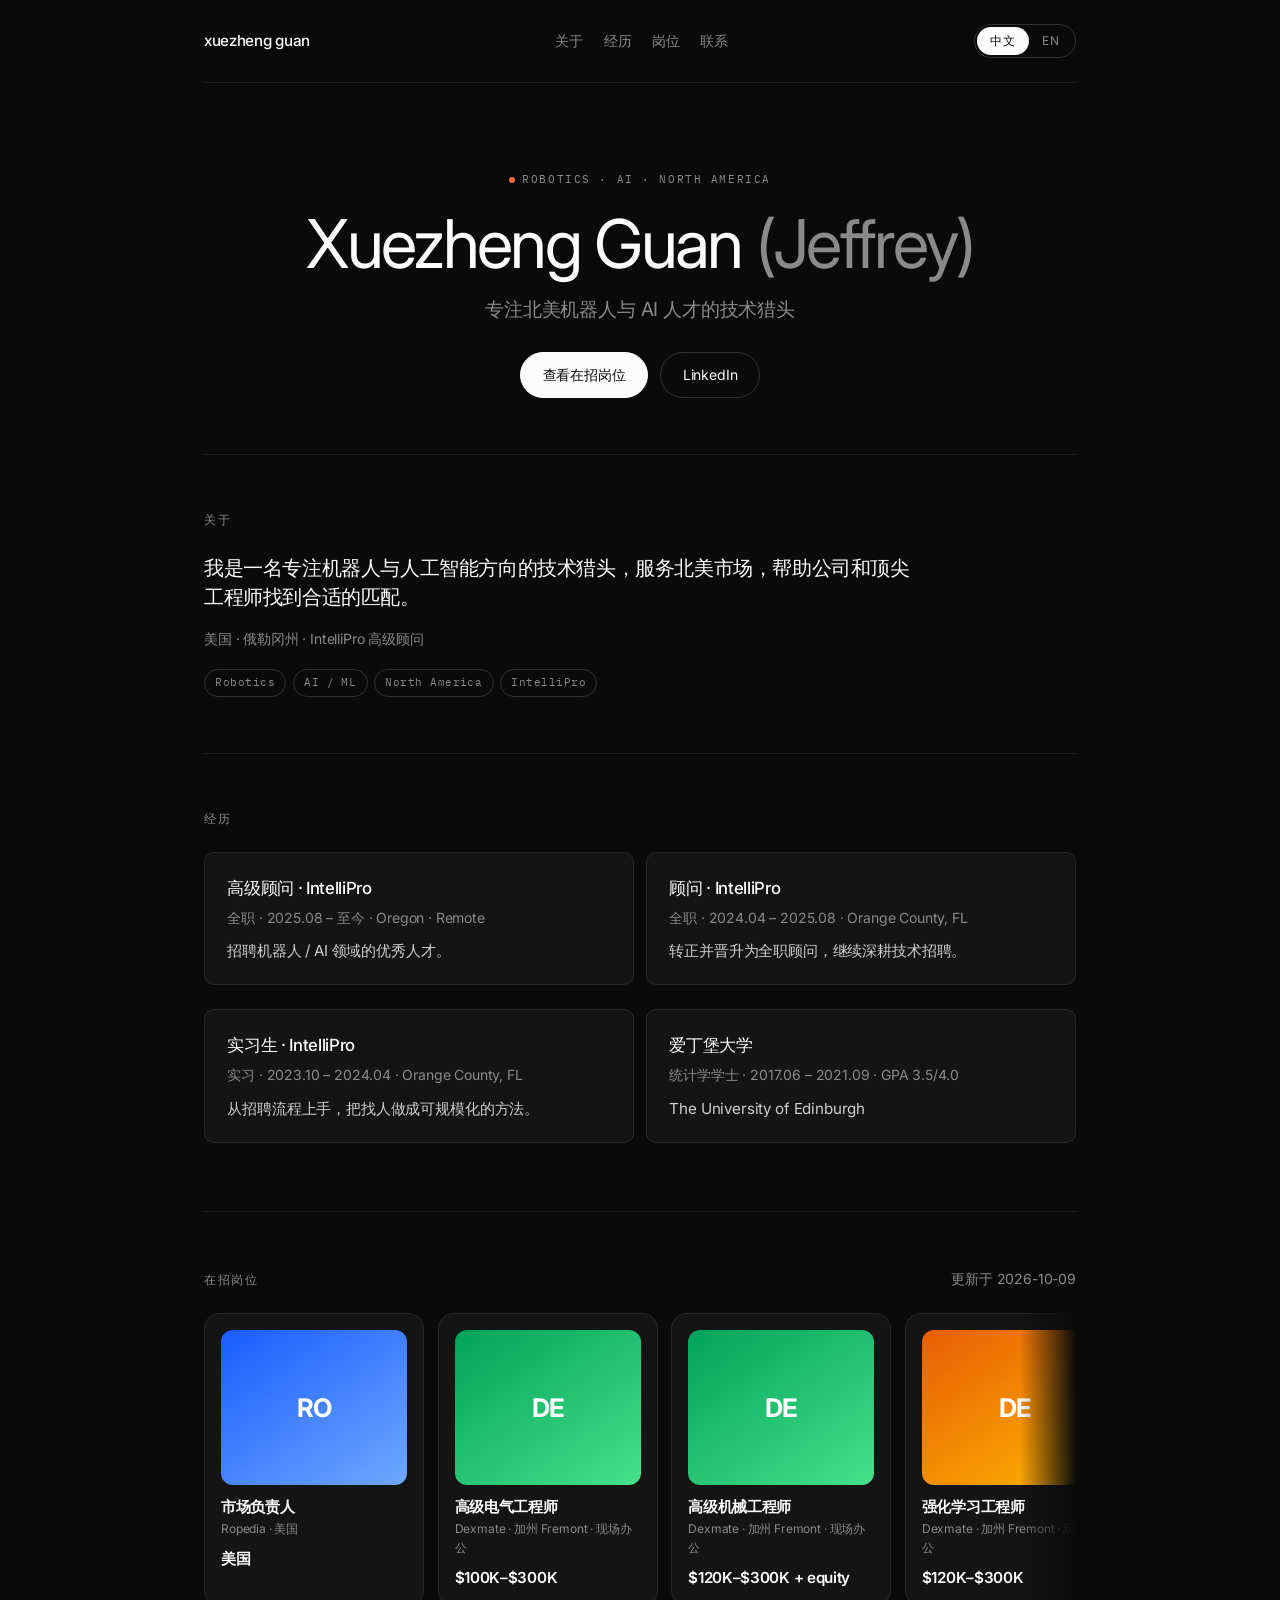
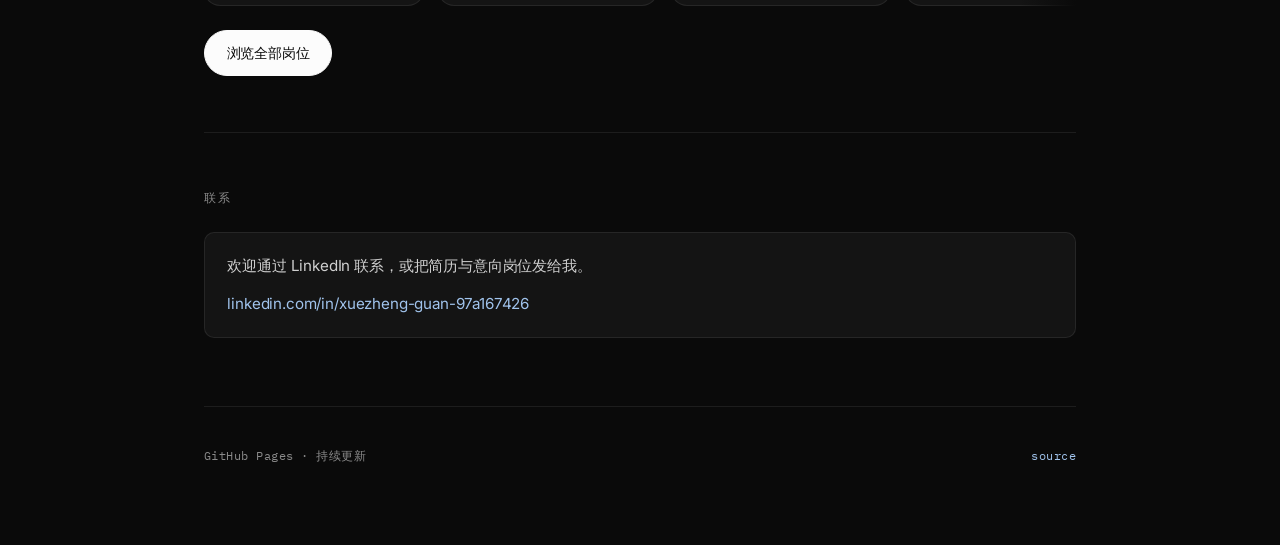
==== commit 90f56157: "Add Pons-style roles launchpad with carousel and own detail pages. Separate /roles board (trending c" ====
--- a/index.html
+++ b/index.html
@@ -7,7 +7,7 @@
   <meta name="description" content="Xuezheng Guan (Jeffrey) — specialized technical recruiter for Robotics and AI talent across North America." />
   <link rel="preconnect" href="https://fonts.googleapis.com" />
   <link rel="preconnect" href="https://fonts.gstatic.com" crossorigin />
-  <link href="https://fonts.googleapis.com/css2?family=IBM+Plex+Mono:wght@400;500&family=Inter:wght@400;500;600&display=swap" rel="stylesheet" />
+  <link href="https://fonts.googleapis.com/css2?family=IBM+Plex+Mono:wght@400;500&family=Inter:wght@400;500;600;700;800&display=swap" rel="stylesheet" />
   <link rel="stylesheet" href="css/style.css" />
 </head>
 <body>
@@ -17,7 +17,7 @@
       <nav>
         <a href="#about" data-i18n="nav_about">关于</a>
         <a href="#experience" data-i18n="nav_exp">经历</a>
-        <a href="#jobs" data-i18n="nav_jobs">岗位</a>
+        <a href="roles/" data-i18n="nav_jobs">岗位</a>
         <a href="#contact" data-i18n="nav_contact">联系</a>
       </nav>
       <div class="lang-toggle" role="group" aria-label="Language">
@@ -31,7 +31,7 @@
       <h1>Xuezheng Guan <span class="nick">(Jeffrey)</span></h1>
       <p class="headline" data-i18n="headline">专注北美机器人与 AI 人才的技术猎头</p>
       <div class="hero-actions">
-        <a class="btn btn-solid" href="#jobs" data-i18n="cta_jobs">查看在招岗位</a>
+        <a class="btn btn-solid" href="roles/" data-i18n="cta_jobs">查看在招岗位</a>
         <a class="btn" href="https://www.linkedin.com/in/xuezheng-guan-97a167426/" target="_blank" rel="noopener">LinkedIn</a>
       </div>
     </div>
@@ -84,7 +84,12 @@
         <h2 data-i18n="jobs_title">Open Roles</h2>
         <span class="meta" id="jobs-updated"></span>
       </div>
-      <div id="jobs-list"></div>
+      <div class="home-carousel-wrap">
+        <div class="home-carousel" id="jobs-carousel"></div>
+      </div>
+      <div class="jobs-browse">
+        <a class="btn btn-solid" href="roles/" data-i18n="browse_all">浏览全部岗位</a>
+      </div>
     </section>
 
     <section id="contact">
@@ -127,10 +132,11 @@
         jobs_title: "在招岗位",
         jobs_empty: "暂无公开岗位。把 JD 发给我后会更新到这里。",
         jobs_updated_prefix: "更新于 ",
+        browse_all: "浏览全部岗位",
+        salary_na: "面议",
         contact_title: "联系",
         contact_body: "欢迎通过 LinkedIn 联系，或把简历与意向岗位发给我。",
-        footer: "GitHub Pages · 持续更新",
-        details: "详情 →"
+        footer: "GitHub Pages · 持续更新"
       },
       en: {
         nav_about: "About",
@@ -154,16 +160,36 @@
         jobs_title: "Open Roles",
         jobs_empty: "No open roles listed yet. Send a JD and I’ll post it here.",
         jobs_updated_prefix: "Updated ",
+        browse_all: "Browse all roles",
+        salary_na: "DOE",
         contact_title: "Contact",
         contact_body: "Reach out on LinkedIn, or share your resume and target roles.",
-        footer: "GitHub Pages · Updated regularly",
-        details: "Details →"
+        footer: "GitHub Pages · Updated regularly"
       }
     };
 
-    let lang = "zh";
+    const TONES = ["tone-0","tone-1","tone-2","tone-3","tone-4","tone-5","tone-6","tone-7"];
+    function toneFor(id) {
+      let h = 0;
+      const s = String(id || "");
+      for (let i = 0; i < s.length; i++) h = (h * 31 + s.charCodeAt(i)) >>> 0;
+      return TONES[h % TONES.length];
+    }
+    function initials(company) {
+      const parts = String(company || "?").trim().split(/\s+/);
+      if (parts.length === 1) return parts[0].slice(0, 2).toUpperCase();
+      return (parts[0][0] + parts[1][0]).toUpperCase();
+    }
+    function escapeHtml(s) {
+      return String(s == null ? "" : s)
+        .replace(/&/g, "&amp;").replace(/</g, "&lt;")
+        .replace(/>/g, "&gt;").replace(/"/g, "&quot;");
+    }
+
+    let lang = localStorage.getItem("xg-lang") === "en" ? "en" : "zh";
     function applyLang(next) {
       lang = next;
+      localStorage.setItem("xg-lang", next);
       document.documentElement.lang = next === "zh" ? "zh-CN" : "en";
       document.getElementById("lang-zh").classList.toggle("active", next === "zh");
       document.getElementById("lang-en").classList.toggle("active", next === "en");
@@ -179,7 +205,7 @@
     document.getElementById("lang-en").onclick = () => applyLang("en");
 
     async function renderJobs() {
-      const list = document.getElementById("jobs-list");
+      const carousel = document.getElementById("jobs-carousel");
       const updated = document.getElementById("jobs-updated");
       try {
         const res = await fetch("jobs/index.json?ts=" + Date.now());
@@ -189,25 +215,29 @@
           ? i18n[lang].jobs_updated_prefix + data.updatedAt
           : "";
         if (!jobs.length) {
-          list.innerHTML = `<div class="card placeholder">${i18n[lang].jobs_empty}</div>`;
+          carousel.innerHTML = `<div class="card placeholder">${i18n[lang].jobs_empty}</div>`;
           return;
         }
-        list.innerHTML = jobs.map(j => {
-          const title = lang === "zh" ? (j.titleZh || j.titleEn || j.title || "") : (j.titleEn || j.titleZh || j.title || "");
-          const company = j.company || "";
-          const loc = j.location || "";
-          const desc = lang === "zh" ? (j.descZh || j.descEn || "") : (j.descEn || j.descZh || "");
-          const tags = (j.tags || []).map(t => `<span class="tag">${t}</span>`).join("");
-          const link = j.url
-            ? `<p style="margin-top:0.75rem"><a href="${j.url}" target="_blank" rel="noopener">${i18n[lang].details}</a></p>`
-            : "";
-          return `<article class="card"><h3>${title}</h3><div class="meta">${[company, loc].filter(Boolean).join(" · ")}</div><p>${desc}</p>${link}<div class="tags">${tags}</div></article>`;
+        let list = jobs.filter(j => j.trending);
+        if (list.length < 4) list = jobs.slice(0, 6);
+        carousel.innerHTML = list.map(j => {
+          const title = lang === "zh" ? (j.titleZh || j.titleEn || "") : (j.titleEn || j.titleZh || "");
+          const loc = lang === "zh" ? (j.locationZh || j.location || "") : (j.location || j.locationZh || "");
+          const figure = j.salary || loc || i18n[lang].salary_na;
+          return `<a class="home-role-card" href="roles/detail.html?id=${encodeURIComponent(j.id)}">
+            <div class="home-role-art ${toneFor(j.id)}">${escapeHtml(initials(j.company))}</div>
+            <div class="home-role-body">
+              <div class="home-role-title">${escapeHtml(title)}</div>
+              <div class="home-role-sub">${escapeHtml(j.company || "")} · ${escapeHtml(loc)}</div>
+              <div class="home-role-figure">${escapeHtml(figure)}</div>
+            </div>
+          </a>`;
         }).join("");
       } catch (e) {
-        list.innerHTML = `<div class="card placeholder">${i18n[lang].jobs_empty}</div>`;
+        carousel.innerHTML = `<div class="card placeholder">${i18n[lang].jobs_empty}</div>`;
       }
     }
-    renderJobs();
+    applyLang(lang);
   </script>
 </body>
 </html>
--- a/css/style.css
+++ b/css/style.css
@@ -231,3 +231,84 @@
   .hero { padding: 3.5rem 0 2.5rem; text-align: left; }
   .hero-actions { justify-content: flex-start; }
 }
+
+/* —— Home roles carousel (links into roles/) —— */
+.home-carousel-wrap {
+  position: relative;
+  margin-bottom: 1.25rem;
+}
+.home-carousel-wrap::after {
+  content: "";
+  pointer-events: none;
+  position: absolute;
+  top: 0; right: 0; bottom: 0;
+  width: 56px;
+  background: linear-gradient(90deg, transparent, var(--bg));
+}
+.home-carousel {
+  display: flex;
+  gap: 0.85rem;
+  overflow-x: auto;
+  scroll-snap-type: x mandatory;
+  scrollbar-width: none;
+  padding-bottom: 0.25rem;
+}
+.home-carousel::-webkit-scrollbar { display: none; }
+.home-role-card {
+  flex: 0 0 min(220px, 75vw);
+  scroll-snap-align: start;
+  background: var(--surface);
+  border: 1px solid var(--border);
+  border-radius: 16px;
+  padding: 1rem;
+  display: flex;
+  flex-direction: column;
+  gap: 0.75rem;
+  color: var(--text);
+  transition: border-color 0.15s, transform 0.15s;
+}
+.home-role-card:hover {
+  border-color: var(--border-strong);
+  transform: translateY(-2px);
+  text-decoration: none;
+}
+.home-role-art {
+  aspect-ratio: 1.2 / 1;
+  border-radius: 12px;
+  display: grid;
+  place-items: center;
+  font-size: 1.6rem;
+  font-weight: 700;
+  letter-spacing: -0.04em;
+  color: #fff;
+}
+.home-role-title {
+  font-size: 0.95rem;
+  font-weight: 600;
+  letter-spacing: -0.02em;
+  line-height: 1.25;
+}
+.home-role-sub {
+  font-size: 0.75rem;
+  color: var(--muted);
+  margin-top: 0.25rem;
+}
+.home-role-figure {
+  margin-top: 0.5rem;
+  font-size: 0.95rem;
+  font-weight: 600;
+  letter-spacing: -0.02em;
+}
+.jobs-browse {
+  display: flex;
+  justify-content: flex-start;
+  margin-top: 0.5rem;
+}
+.tone-0 { background: linear-gradient(145deg, #1a5cff, #6ea8ff); }
+.tone-1 { background: linear-gradient(145deg, #00a35a, #48e08a); }
+.tone-2 { background: linear-gradient(145deg, #7b3fe4, #c9a0ff); }
+.tone-3 { background: linear-gradient(145deg, #e85d04, #ffb703); }
+.tone-4 { background: linear-gradient(145deg, #0c1500, #3d4a33); }
+.tone-5 { background: linear-gradient(145deg, #d64045, #ff8a8a); }
+.tone-6 { background: linear-gradient(145deg, #0077b6, #90e0ef); }
+.tone-7 { background: linear-gradient(145deg, #5c4d7a, #b8a9d4); }
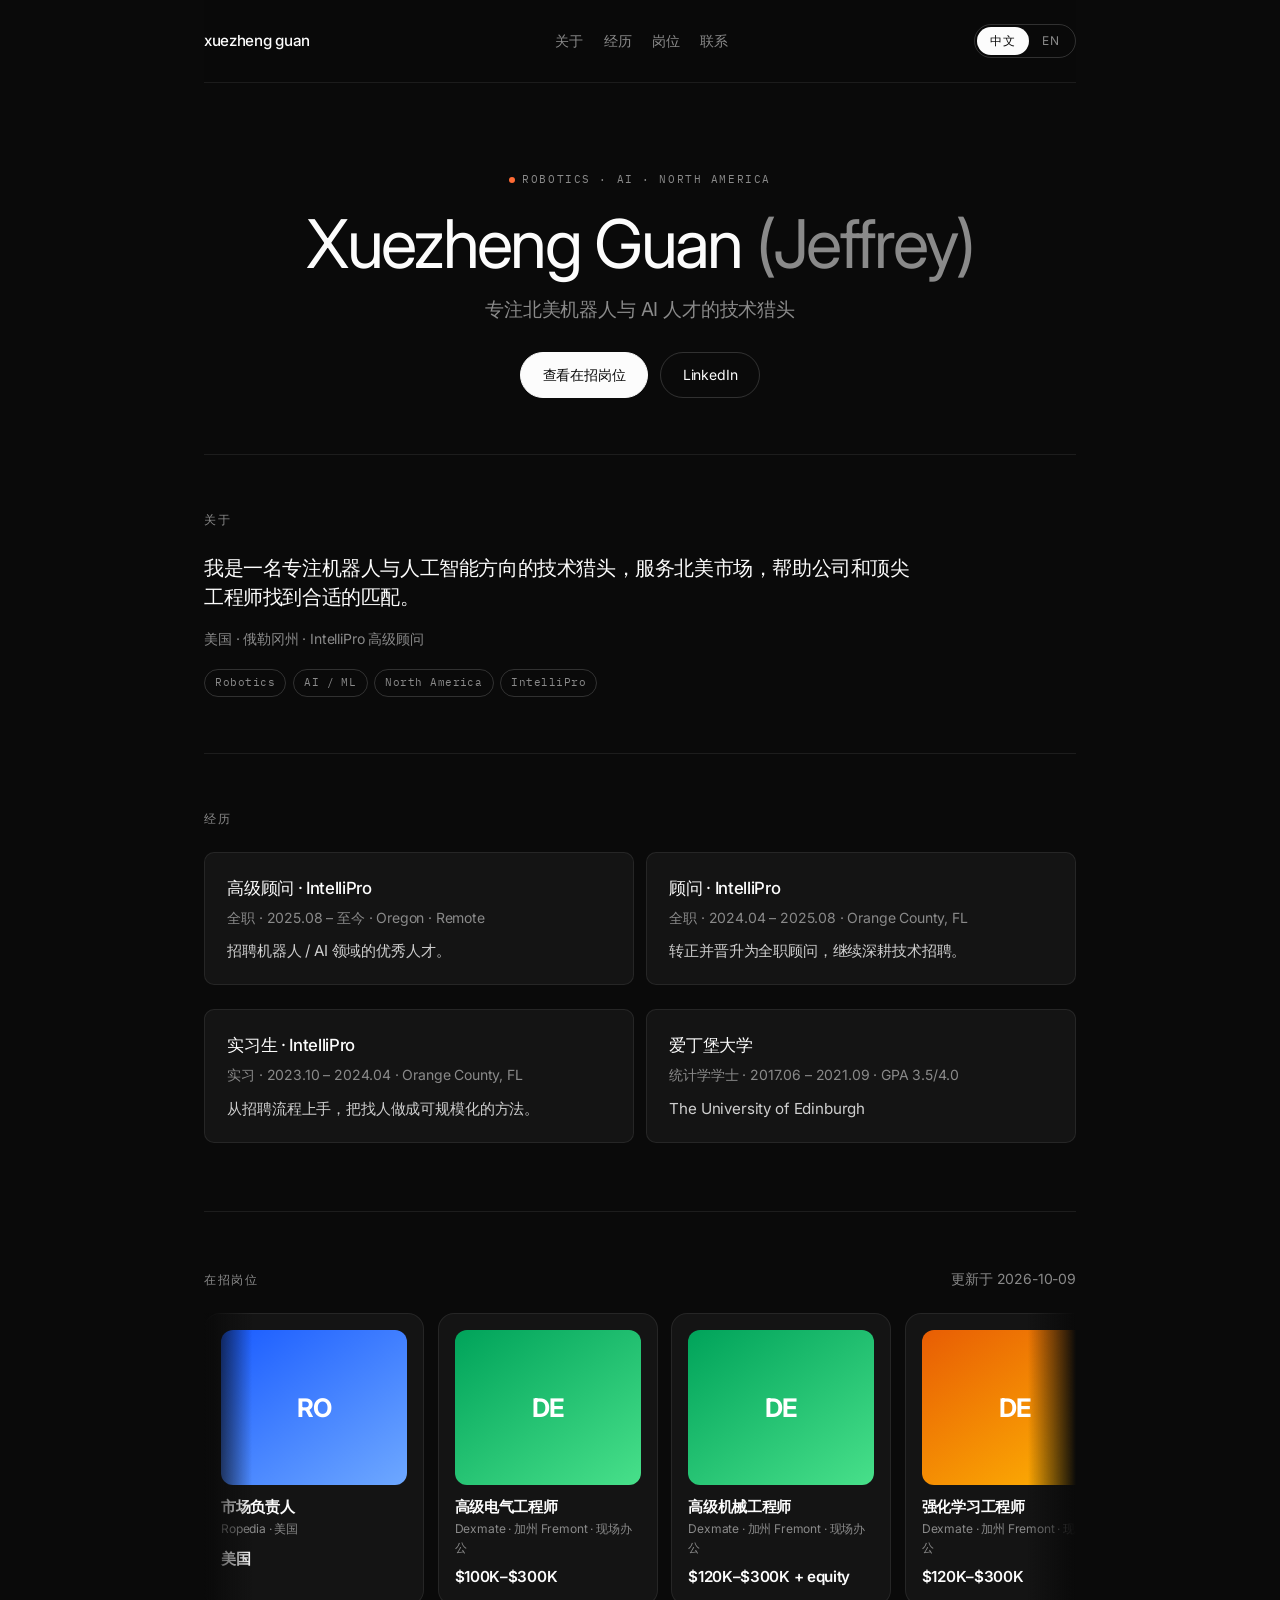
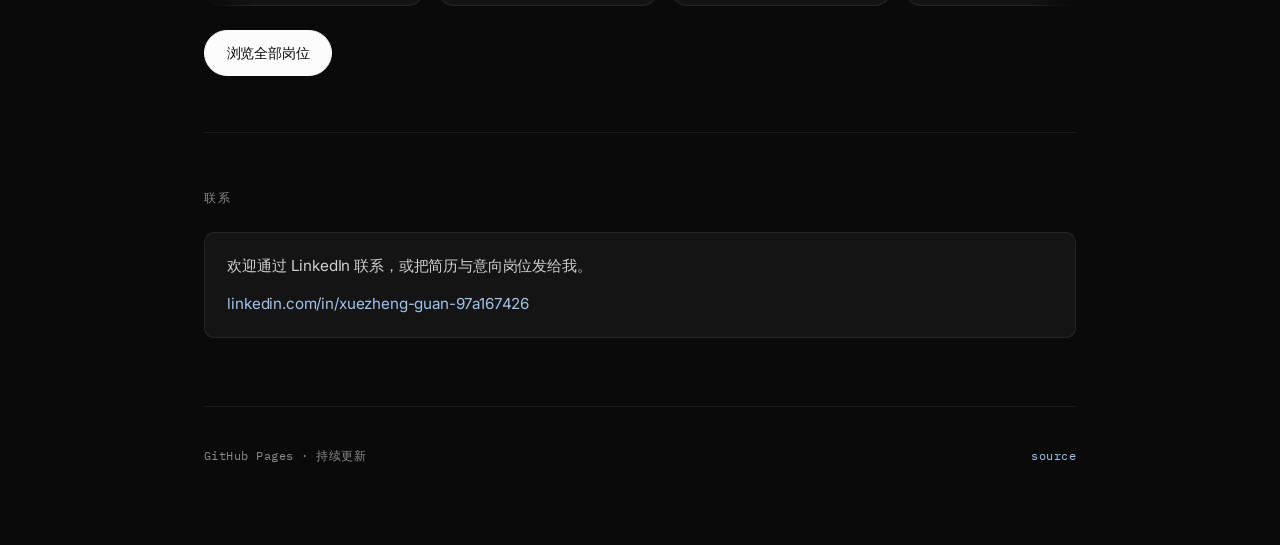
==== commit 7478b5de: "Enable continuous auto-marquee for roles and homepage carousels. Duplicate tracks for seamless loop;" ====
--- a/index.html
+++ b/index.html
@@ -220,11 +220,12 @@
         }
         let list = jobs.filter(j => j.trending);
         if (list.length < 4) list = jobs.slice(0, 6);
-        carousel.innerHTML = list.map(j => {
+        const card = (j, hidden) => {
           const title = lang === "zh" ? (j.titleZh || j.titleEn || "") : (j.titleEn || j.titleZh || "");
           const loc = lang === "zh" ? (j.locationZh || j.location || "") : (j.location || j.locationZh || "");
           const figure = j.salary || loc || i18n[lang].salary_na;
-          return `<a class="home-role-card" href="roles/detail.html?id=${encodeURIComponent(j.id)}">
+          const attrs = hidden ? ' tabindex="-1" aria-hidden="true"' : '';
+          return `<a class="home-role-card" href="roles/detail.html?id=${encodeURIComponent(j.id)}"${attrs}>
             <div class="home-role-art ${toneFor(j.id)}">${escapeHtml(initials(j.company))}</div>
             <div class="home-role-body">
               <div class="home-role-title">${escapeHtml(title)}</div>
@@ -232,7 +233,10 @@
               <div class="home-role-figure">${escapeHtml(figure)}</div>
             </div>
           </a>`;
-        }).join("");
+        };
+        carousel.innerHTML = list.map(j => card(j, false)).join("") + list.map(j => card(j, true)).join("");
+        carousel.classList.add("is-marquee");
+        carousel.style.setProperty("--marquee-duration", Math.max(18, list.length * 3.5) + "s");
       } catch (e) {
         carousel.innerHTML = `<div class="card placeholder">${i18n[lang].jobs_empty}</div>`;
       }
--- a/css/style.css
+++ b/css/style.css
@@ -236,24 +236,50 @@
 .home-carousel-wrap {
   position: relative;
   margin-bottom: 1.25rem;
-}
+  overflow: hidden;
+}
+.home-carousel-wrap::before,
 .home-carousel-wrap::after {
   content: "";
   pointer-events: none;
   position: absolute;
-  top: 0; right: 0; bottom: 0;
-  width: 56px;
+  top: 0; bottom: 0;
+  width: 48px;
+  z-index: 2;
+}
+.home-carousel-wrap::before {
+  left: 0;
+  background: linear-gradient(90deg, var(--bg), transparent);
+}
+.home-carousel-wrap::after {
+  right: 0;
   background: linear-gradient(90deg, transparent, var(--bg));
 }
 .home-carousel {
   display: flex;
   gap: 0.85rem;
-  overflow-x: auto;
-  scroll-snap-type: x mandatory;
-  scrollbar-width: none;
+  width: max-content;
   padding-bottom: 0.25rem;
-}
-.home-carousel::-webkit-scrollbar { display: none; }
+  will-change: transform;
+}
+.home-carousel.is-marquee {
+  animation: home-marquee var(--marquee-duration, 26s) linear infinite;
+}
+.home-carousel-wrap:hover .home-carousel.is-marquee {
+  animation-play-state: paused;
+}
+@keyframes home-marquee {
+  from { transform: translateX(0); }
+  to { transform: translateX(-50%); }
+}
+@media (prefers-reduced-motion: reduce) {
+  .home-carousel.is-marquee { animation: none; }
+  .home-carousel {
+    overflow-x: auto;
+    max-width: 100%;
+    scroll-snap-type: x mandatory;
+  }
+}
 .home-role-card {
   flex: 0 0 min(220px, 75vw);
   scroll-snap-align: start;
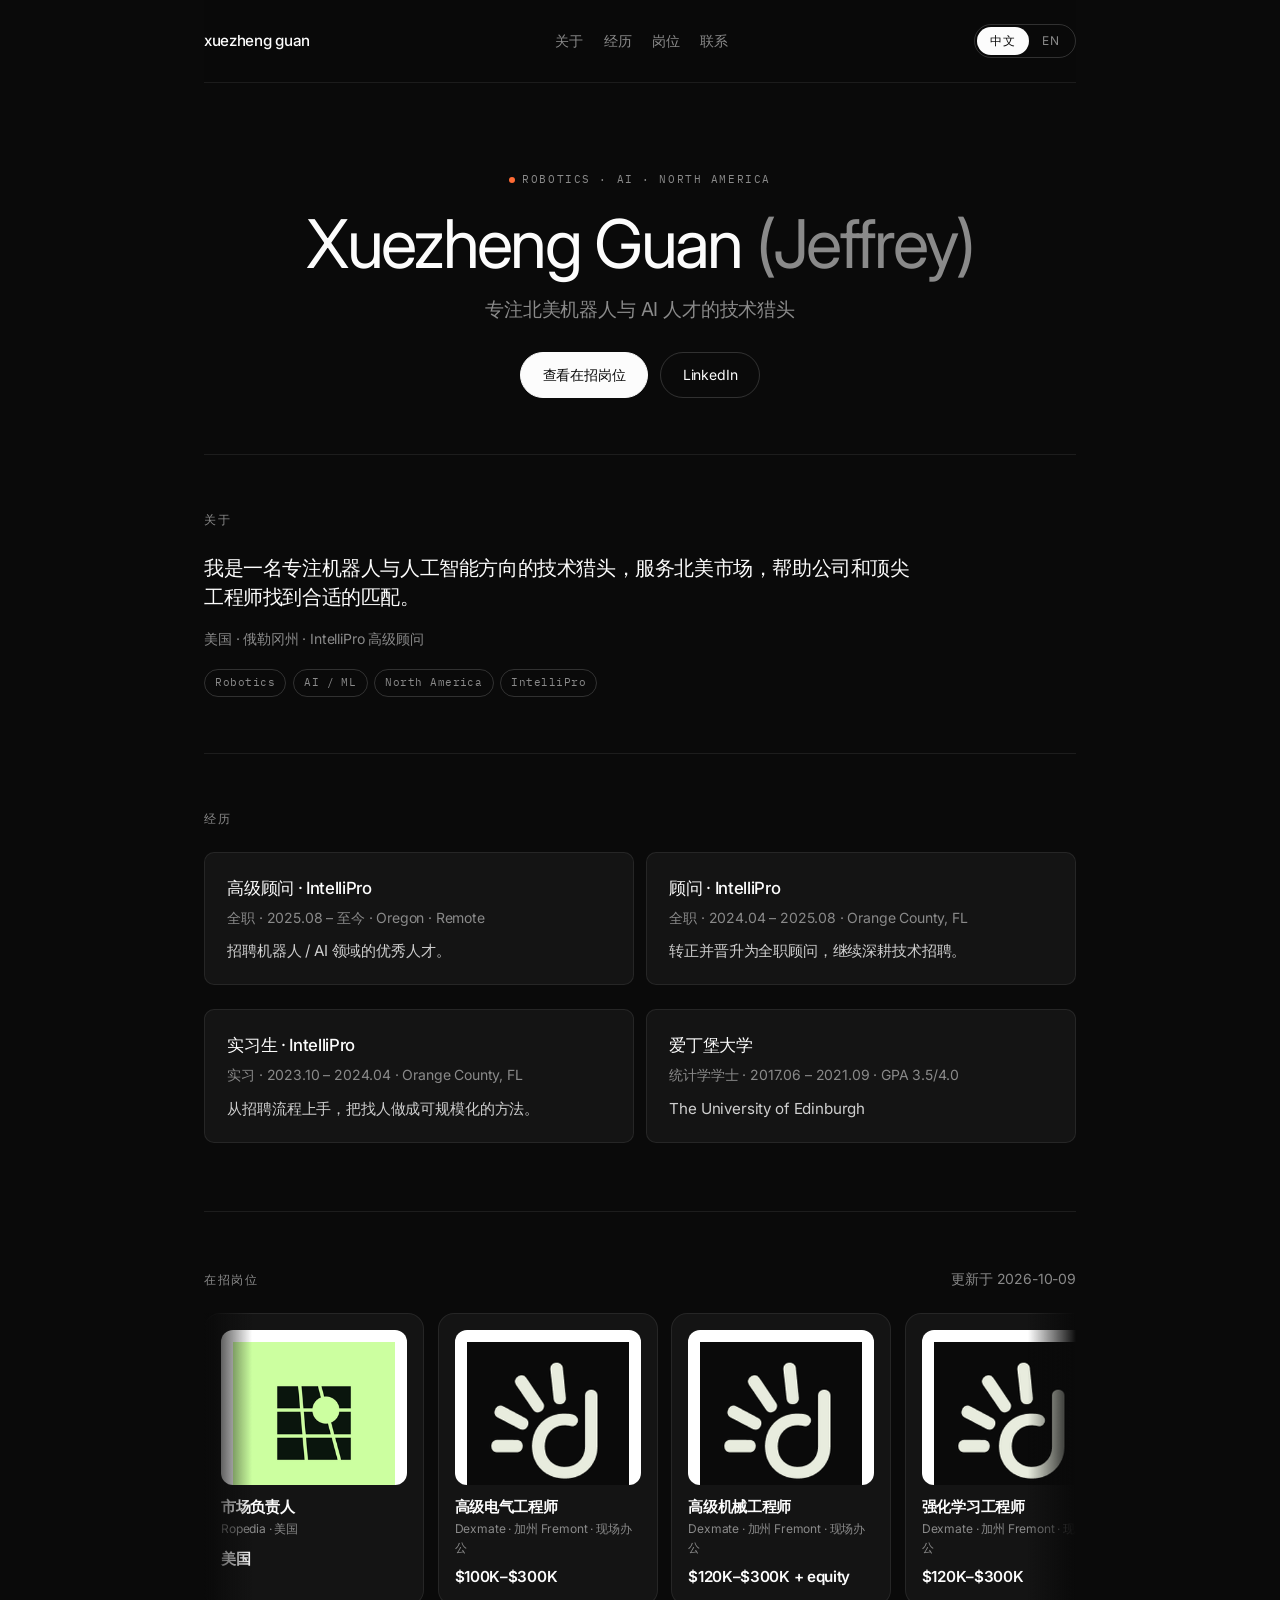
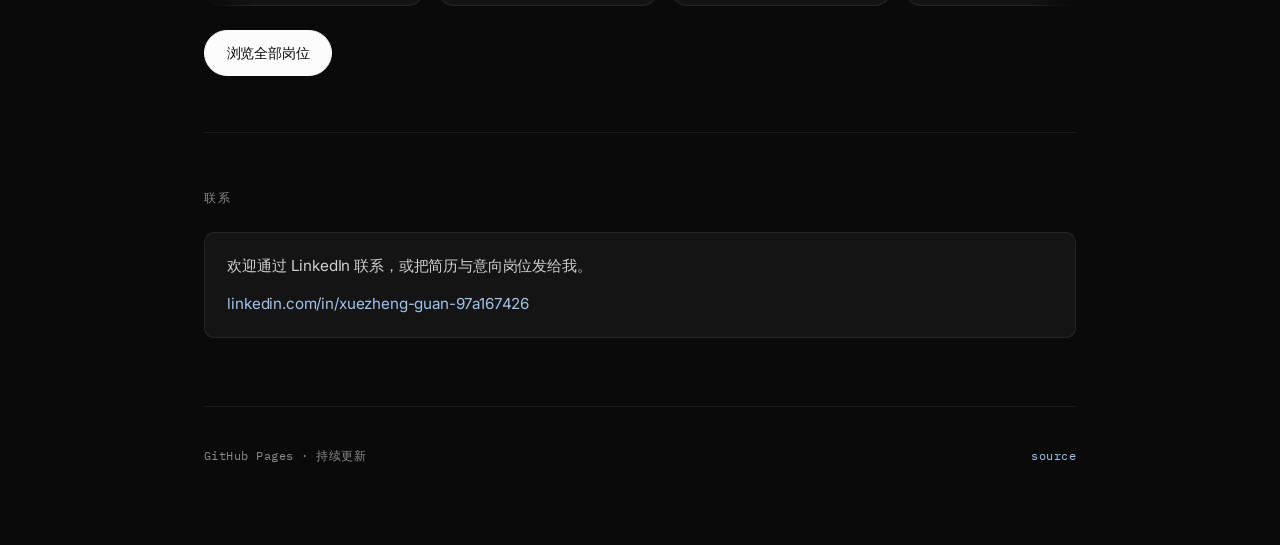
==== commit 35f7791c: "Add roles search and official company logos. Ropedia/Dexmate marks in carousel, list, grid, and deta" ====
--- a/index.html
+++ b/index.html
@@ -169,6 +169,10 @@
     };
 
     const TONES = ["tone-0","tone-1","tone-2","tone-3","tone-4","tone-5","tone-6","tone-7"];
+    function logoSrc(job) {
+      if (!job || !job.logo) return "";
+      return job.logo;
+    }
     function toneFor(id) {
       let h = 0;
       const s = String(id || "");
@@ -226,7 +230,9 @@
           const figure = j.salary || loc || i18n[lang].salary_na;
           const attrs = hidden ? ' tabindex="-1" aria-hidden="true"' : '';
           return `<a class="home-role-card" href="roles/detail.html?id=${encodeURIComponent(j.id)}"${attrs}>
-            <div class="home-role-art ${toneFor(j.id)}">${escapeHtml(initials(j.company))}</div>
+            ${logoSrc(j)
+              ? `<div class="home-role-art has-logo"><img src="${escapeHtml(logoSrc(j))}" alt="${escapeHtml(j.company||"")}" /></div>`
+              : `<div class="home-role-art ${toneFor(j.id)}">${escapeHtml(initials(j.company))}</div>`}
             <div class="home-role-body">
               <div class="home-role-title">${escapeHtml(title)}</div>
               <div class="home-role-sub">${escapeHtml(j.company || "")} · ${escapeHtml(loc)}</div>
--- a/css/style.css
+++ b/css/style.css
@@ -338,3 +338,15 @@
 .tone-5 { background: linear-gradient(145deg, #d64045, #ff8a8a); }
 .tone-6 { background: linear-gradient(145deg, #0077b6, #90e0ef); }
 .tone-7 { background: linear-gradient(145deg, #5c4d7a, #b8a9d4); }
+
+.home-role-art.has-logo {
+  background: #fff !important;
+  padding: 12px;
+  overflow: hidden;
+}
+.home-role-art.has-logo img {
+  width: 100%;
+  height: 100%;
+  object-fit: contain;
+  display: block;
+}
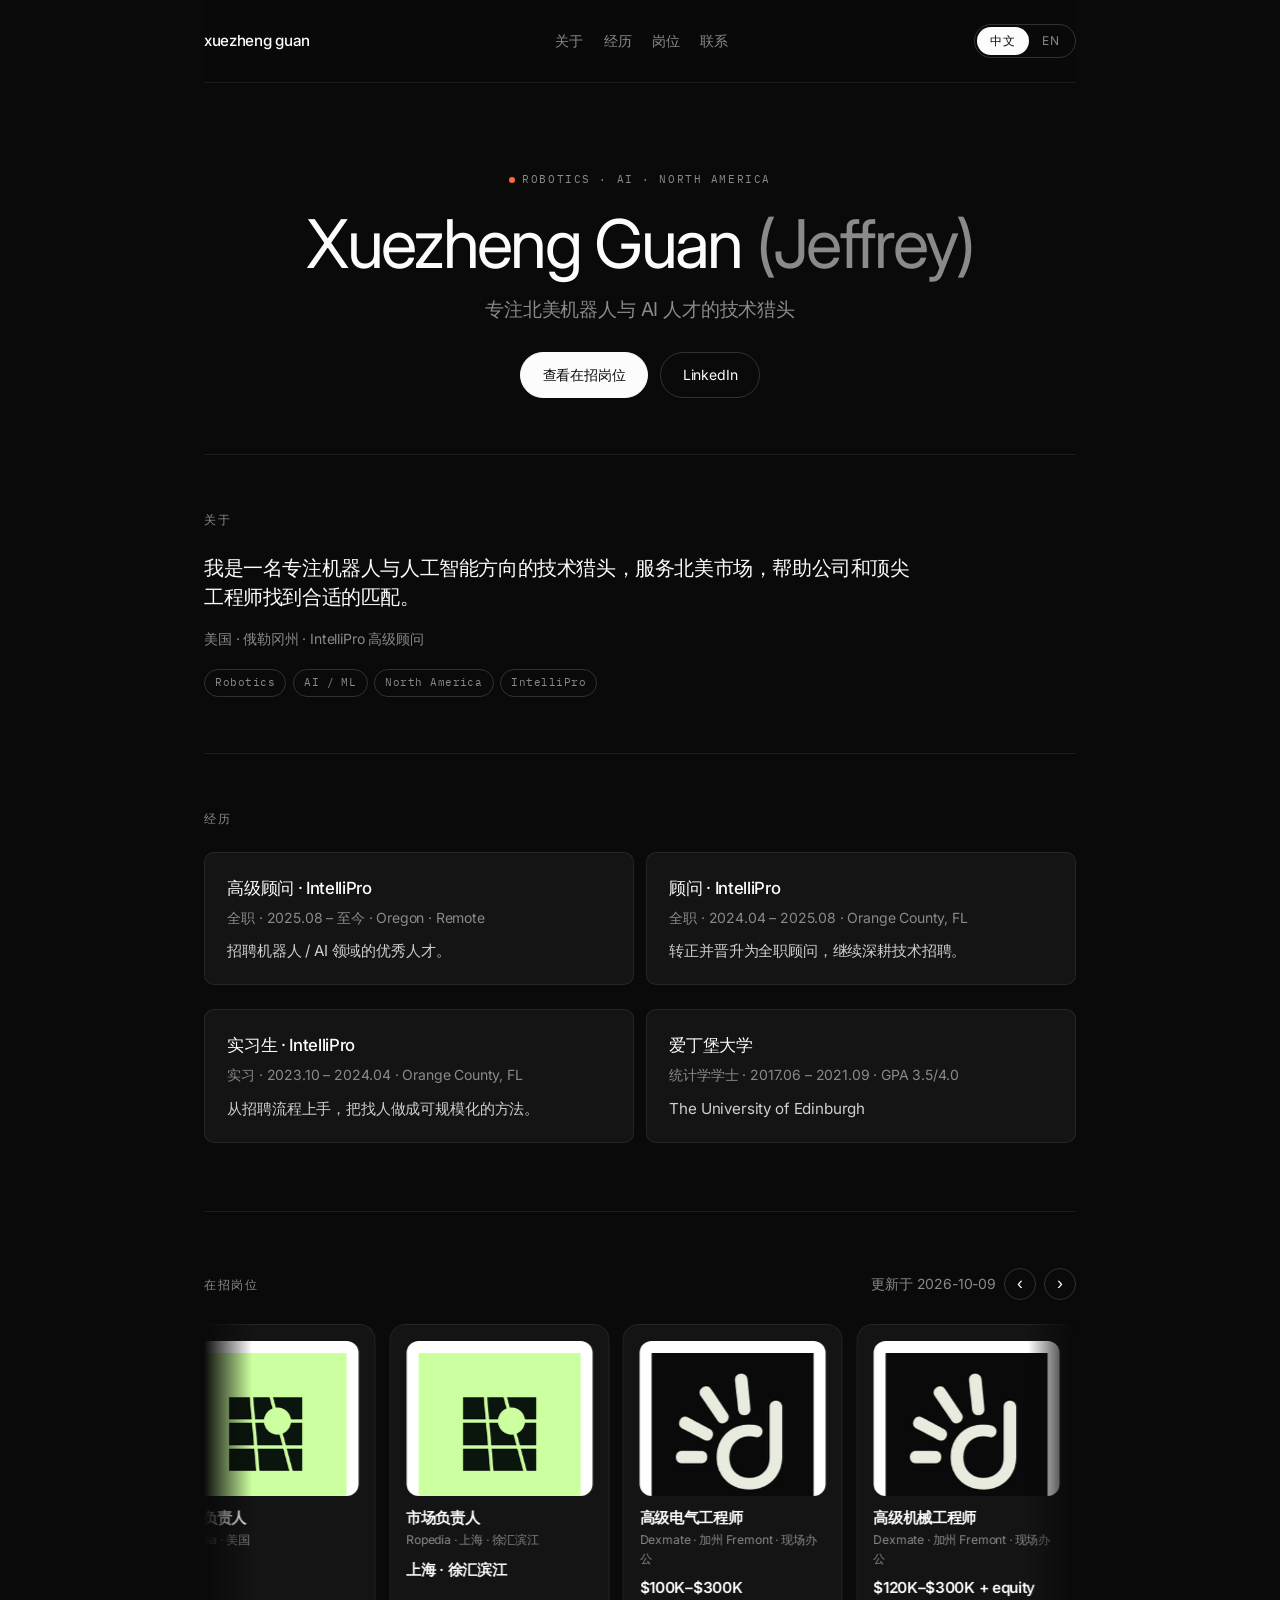
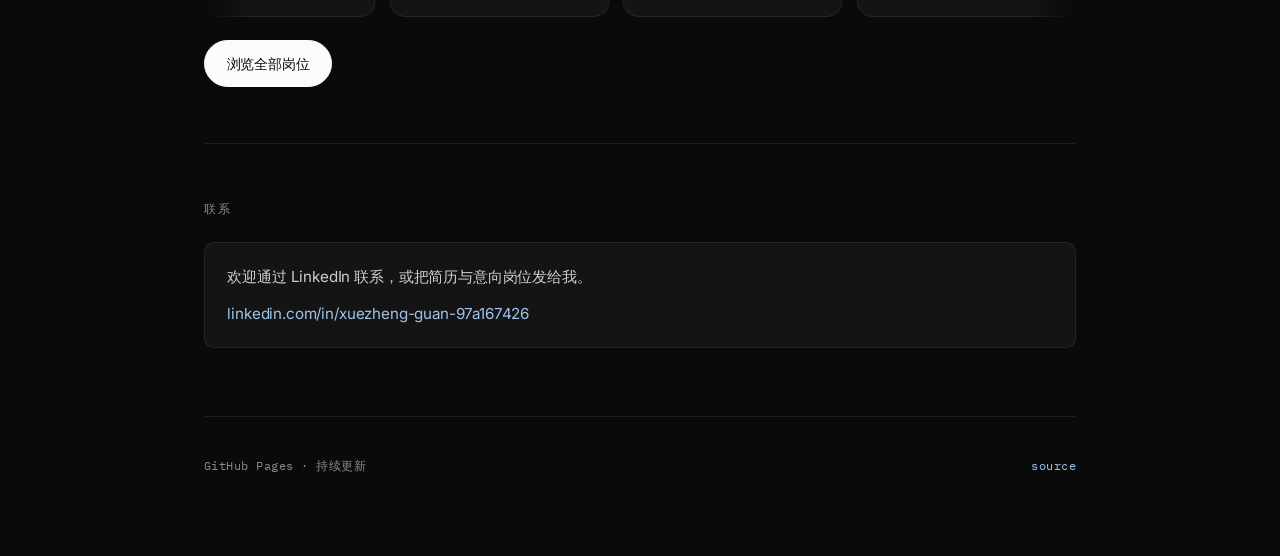
==== commit 4bcb194c: "Make homepage roles strip auto-scroll continuously with controls. JS marquee across all roles; pause" ====
--- a/index.html
+++ b/index.html
@@ -8,7 +8,7 @@
   <link rel="preconnect" href="https://fonts.googleapis.com" />
   <link rel="preconnect" href="https://fonts.gstatic.com" crossorigin />
   <link href="https://fonts.googleapis.com/css2?family=IBM+Plex+Mono:wght@400;500&family=Inter:wght@400;500;600;700;800&display=swap" rel="stylesheet" />
-  <link rel="stylesheet" href="css/style.css" />
+  <link rel="stylesheet" href="css/style.css?v=5" />
 </head>
 <body>
   <div class="wrap">
@@ -82,7 +82,11 @@
     <section id="jobs">
       <div class="section-head">
         <h2 data-i18n="jobs_title">Open Roles</h2>
-        <span class="meta" id="jobs-updated"></span>
+        <div class="home-carousel-controls">
+          <span class="meta" id="jobs-updated"></span>
+          <button type="button" class="home-carousel-btn" id="home-carousel-prev" aria-label="Previous">‹</button>
+          <button type="button" class="home-carousel-btn" id="home-carousel-next" aria-label="Next">›</button>
+        </div>
       </div>
       <div class="home-carousel-wrap">
         <div class="home-carousel" id="jobs-carousel"></div>
@@ -222,8 +226,7 @@
           carousel.innerHTML = `<div class="card placeholder">${i18n[lang].jobs_empty}</div>`;
           return;
         }
-        let list = jobs.filter(j => j.trending);
-        if (list.length < 4) list = jobs.slice(0, 6);
+        let list = jobs.slice();
         const card = (j, hidden) => {
           const title = lang === "zh" ? (j.titleZh || j.titleEn || "") : (j.titleEn || j.titleZh || "");
           const loc = lang === "zh" ? (j.locationZh || j.location || "") : (j.location || j.locationZh || "");
@@ -240,13 +243,58 @@
             </div>
           </a>`;
         };
+        // use all roles so the strip is long enough to scroll
+        list = jobs.slice();
         carousel.innerHTML = list.map(j => card(j, false)).join("") + list.map(j => card(j, true)).join("");
-        carousel.classList.add("is-marquee");
-        carousel.style.setProperty("--marquee-duration", Math.max(18, list.length * 3.5) + "s");
+        startHomeMarquee(carousel);
       } catch (e) {
         carousel.innerHTML = `<div class="card placeholder">${i18n[lang].jobs_empty}</div>`;
       }
     }
+
+    let homeMarqueeRaf = 0;
+    function startHomeMarquee(track) {
+      if (!track) return;
+      cancelAnimationFrame(homeMarqueeRaf);
+      track.classList.remove("is-marquee");
+      track.style.transform = "translateX(0)";
+      const wrap = track.parentElement;
+      let x = 0;
+      let paused = false;
+      const speed = 0.55; // px per frame ~33px/s at 60fps
+      const onEnter = () => { paused = true; };
+      const onLeave = () => { paused = false; };
+      wrap.onmouseenter = onEnter;
+      wrap.onmouseleave = onLeave;
+      wrap.ontouchstart = onEnter;
+      wrap.ontouchend = onLeave;
+
+      const prev = document.getElementById("home-carousel-prev");
+      const next = document.getElementById("home-carousel-next");
+      const step = () => {
+        const card = track.querySelector(".home-role-card");
+        return (card ? card.getBoundingClientRect().width : 220) + 14;
+      };
+      if (prev) prev.onclick = () => { x = Math.max(0, x - step()); track.style.transform = `translateX(${-x}px)`; };
+      if (next) next.onclick = () => {
+        const half = track.scrollWidth / 2;
+        x = Math.min(half - 1, x + step());
+        track.style.transform = `translateX(${-x}px)`;
+      };
+
+      function tick() {
+        if (!document.body.contains(track)) return;
+        if (!paused && !document.hidden) {
+          x += speed;
+          const half = track.scrollWidth / 2;
+          if (half > 0 && x >= half) x -= half;
+          track.style.transform = `translateX(${-x}px)`;
+        }
+        homeMarqueeRaf = requestAnimationFrame(tick);
+      }
+      homeMarqueeRaf = requestAnimationFrame(tick);
+    }
+
     applyLang(lang);
   </script>
 </body>
--- a/css/style.css
+++ b/css/style.css
@@ -233,6 +233,25 @@
 }
 
 /* —— Home roles carousel (links into roles/) —— */
+.home-carousel-controls {
+  display: flex;
+  align-items: center;
+  gap: 0.5rem;
+}
+.home-carousel-btn {
+  width: 32px;
+  height: 32px;
+  border-radius: 999px;
+  border: 1px solid var(--border-strong);
+  background: transparent;
+  color: var(--text);
+  cursor: pointer;
+  font-size: 1.1rem;
+  line-height: 1;
+  display: grid;
+  place-items: center;
+}
+.home-carousel-btn:hover { background: var(--surface); }
 .home-carousel-wrap {
   position: relative;
   margin-bottom: 1.25rem;
